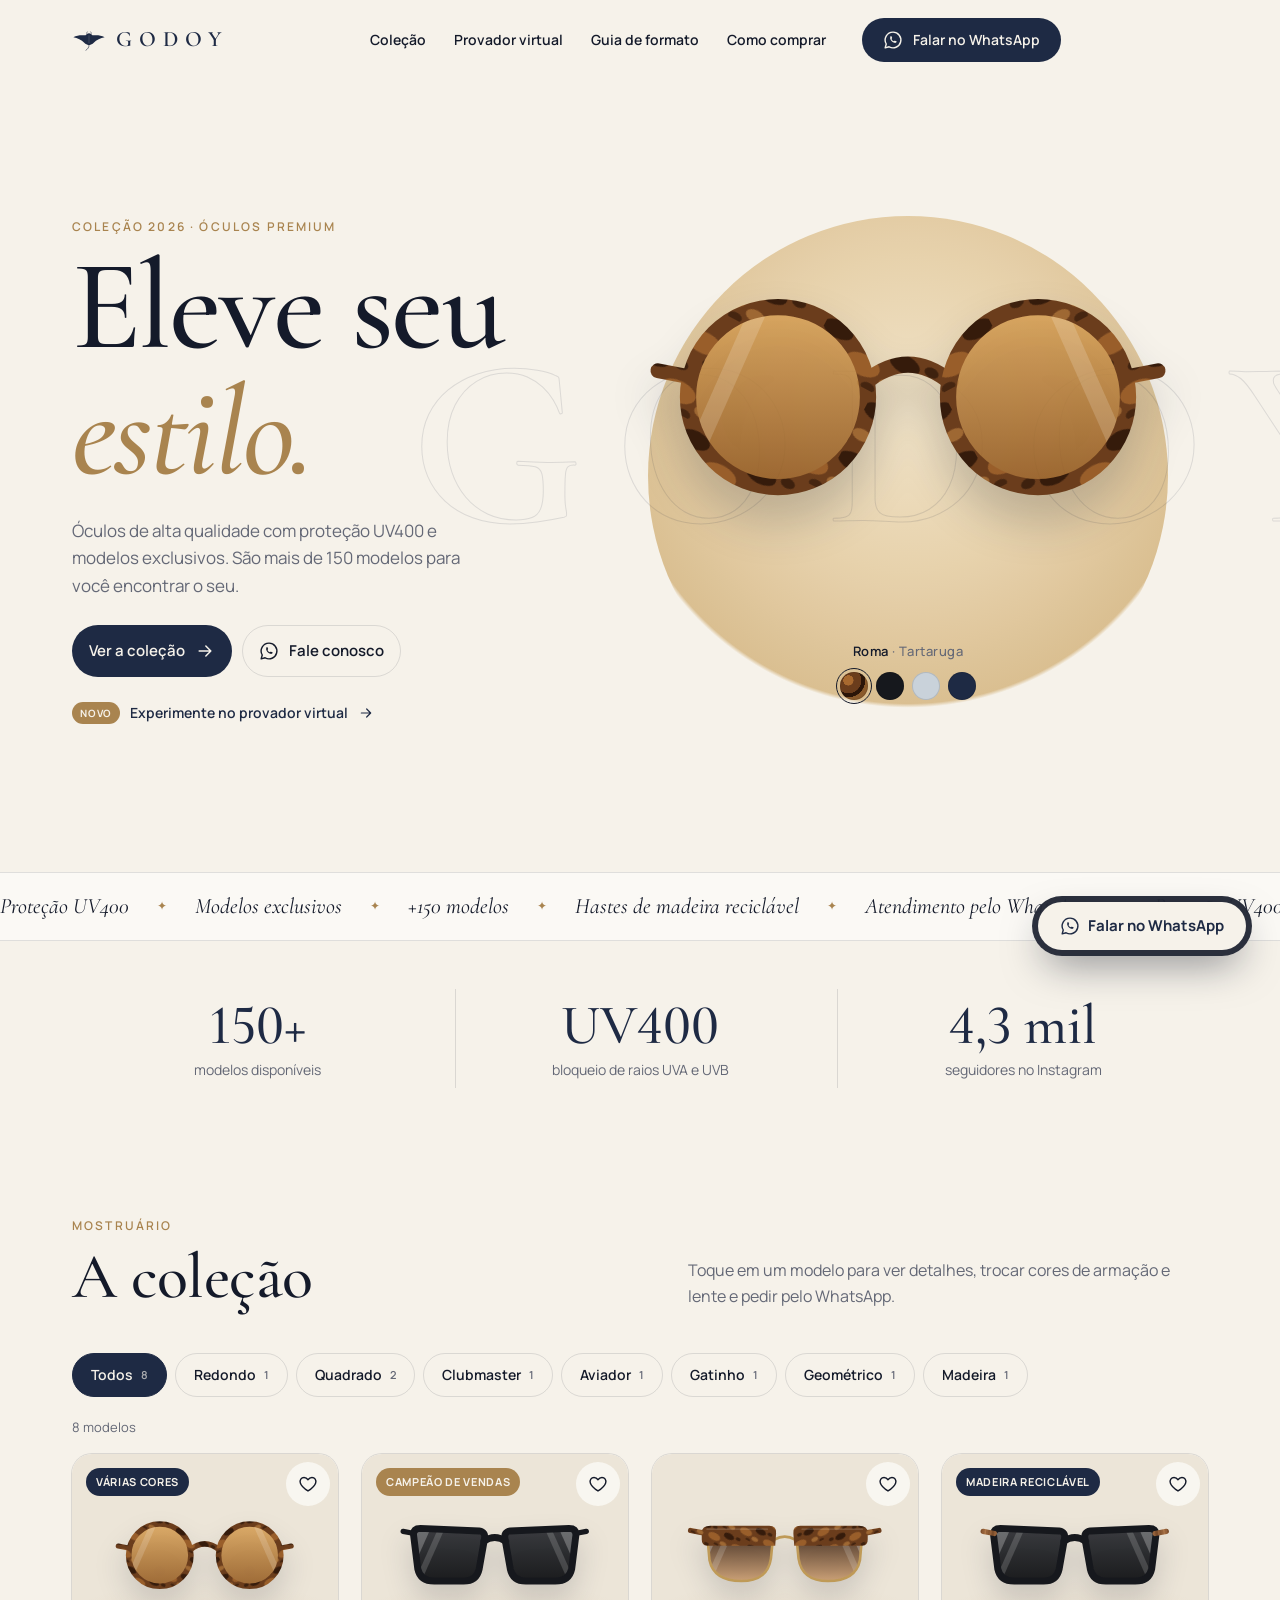
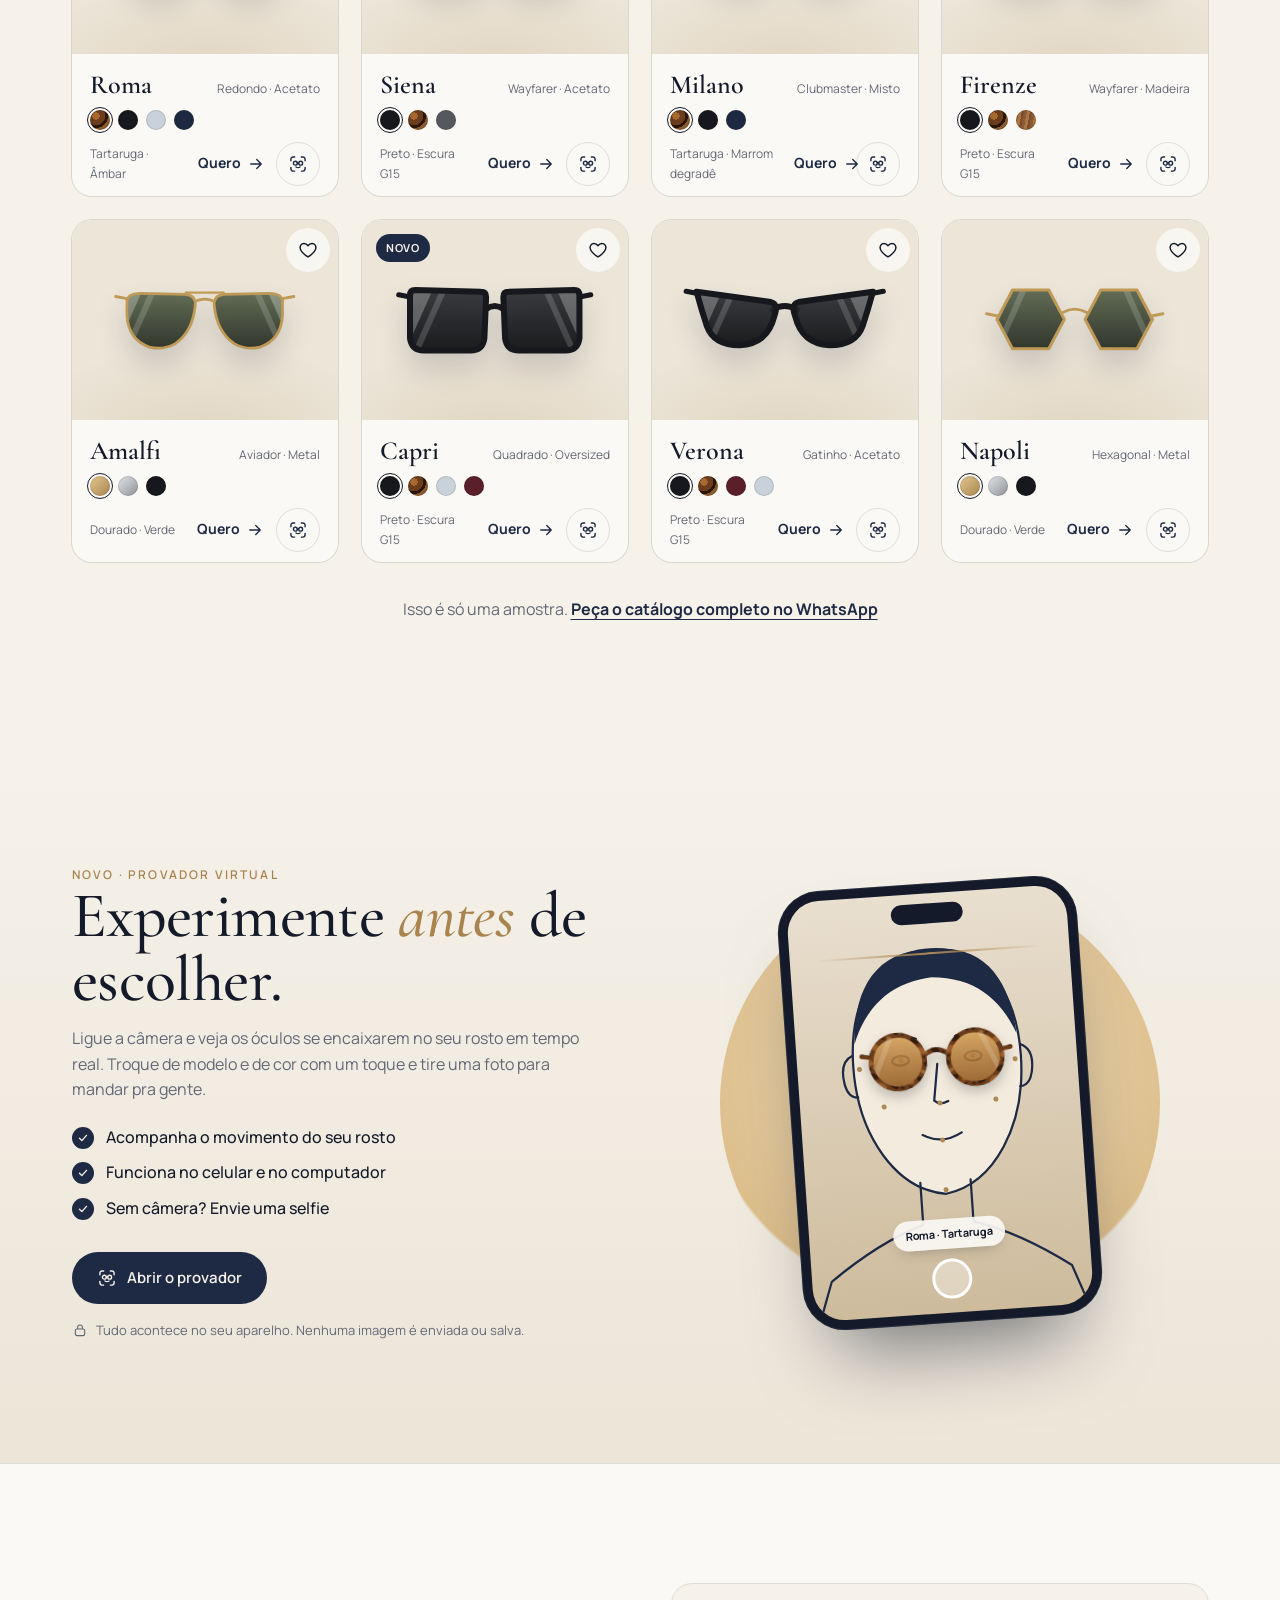
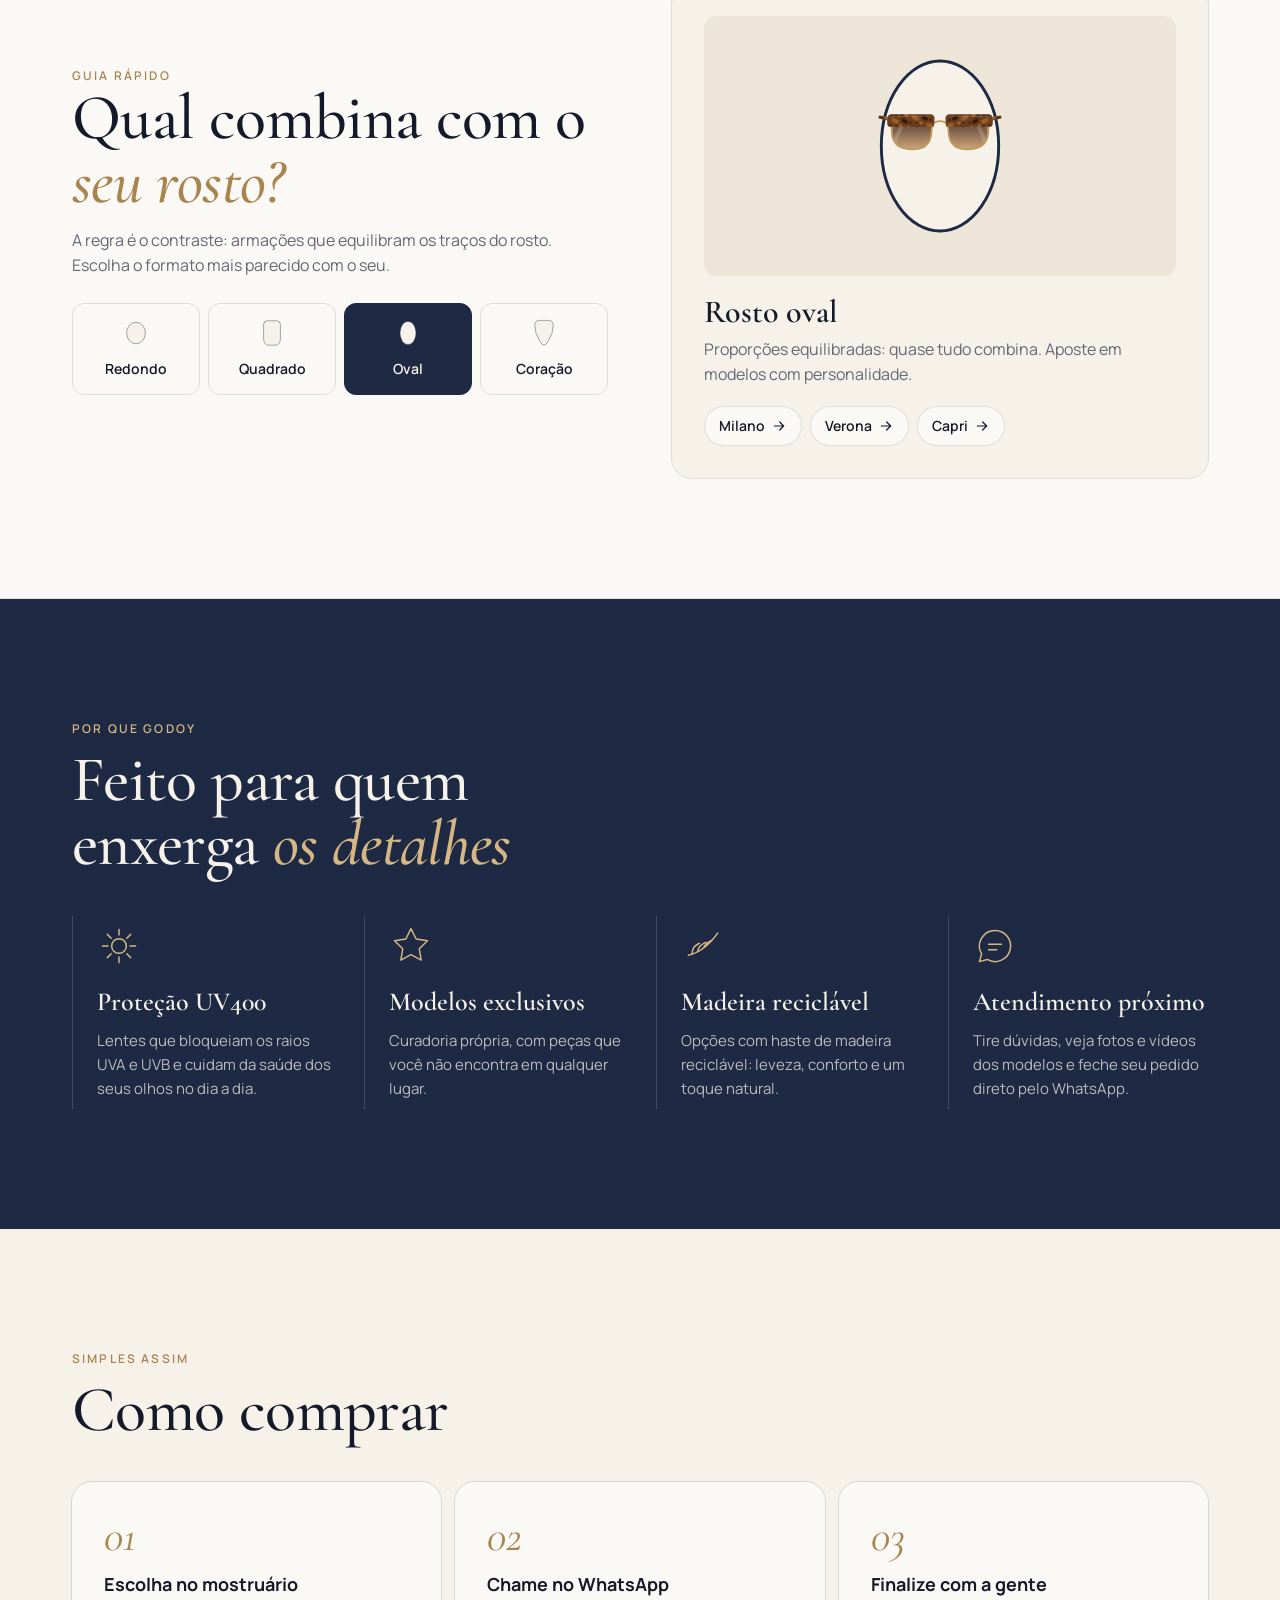
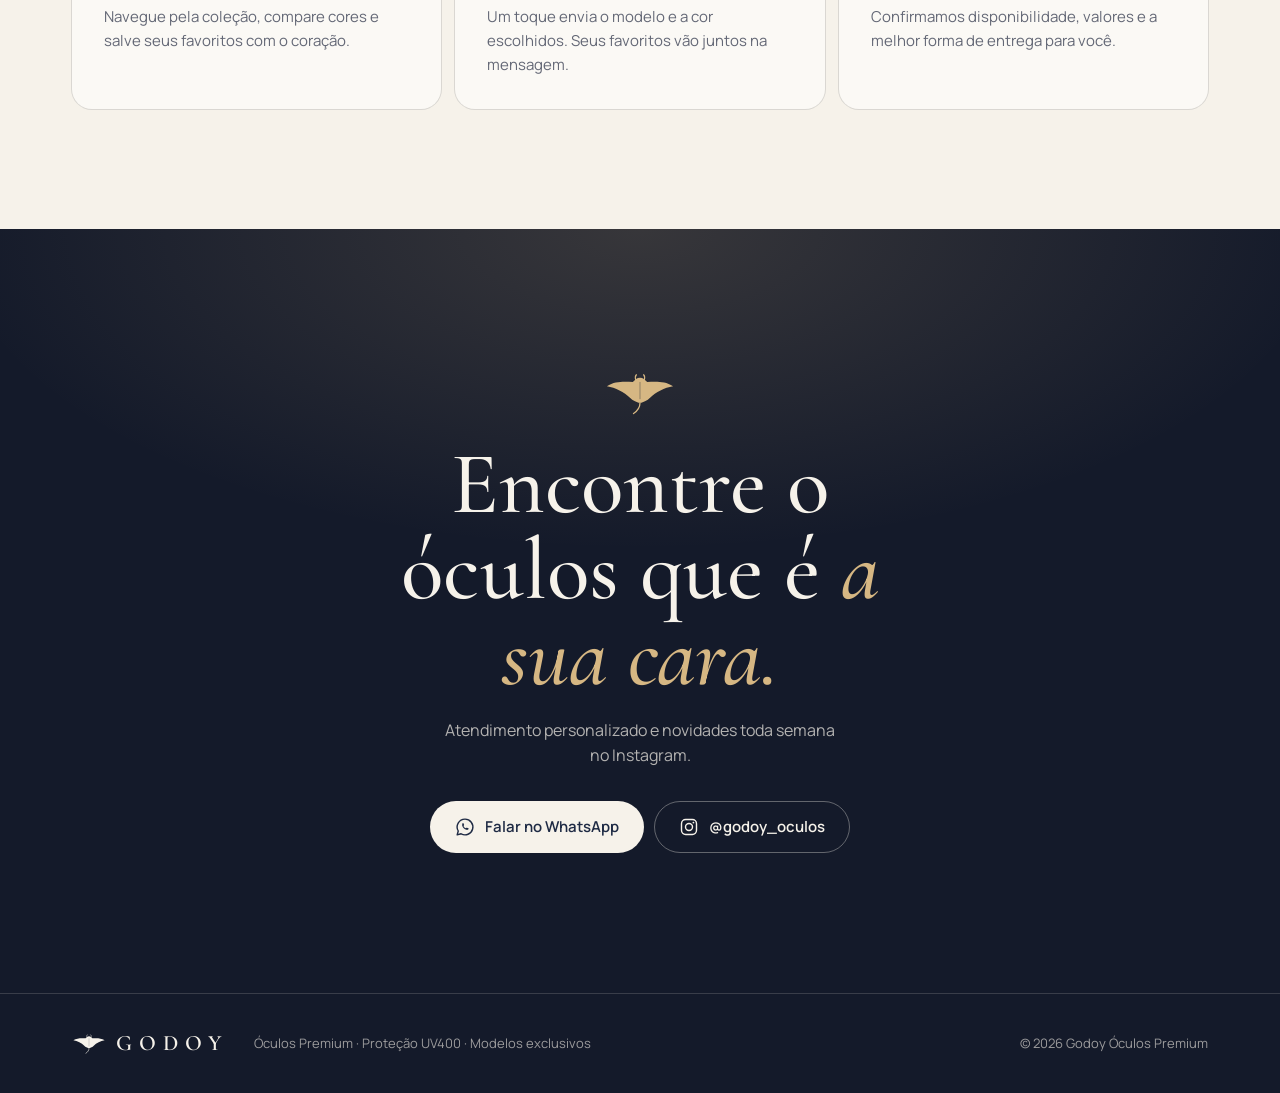
==== index.html @ 294113b2 "Landing page Godoy Óculos Premium com provador virtual - Mostruário mobile first com filtros, detalh" ====
<!doctype html>
<html lang="pt-BR">
<head>
  <meta charset="utf-8">
  <meta name="viewport" content="width=device-width, initial-scale=1, viewport-fit=cover">
  <title>Godoy | Óculos Premium</title>
  <meta name="description" content="Godoy Óculos Premium — modelos exclusivos com proteção UV400. Mais de 150 modelos. Escolha o seu e fale com a gente pelo WhatsApp.">
  <meta name="theme-color" content="#F6F2EA">
  <meta property="og:title" content="Godoy | Óculos Premium">
  <meta property="og:description" content="Eleve seu estilo com óculos de alta qualidade. Proteção UV400 • Modelos exclusivos.">
  <meta property="og:type" content="website">
  <link rel="icon" href="data:image/svg+xml,%3Csvg xmlns='http://www.w3.org/2000/svg' viewBox='0 0 100 64'%3E%3Cpath fill='%231E2A44' d='M50 12C46 12 43 15 40 18 30 18 16 16 4 24c12 2 24 8 32 16 4 4 9 6 12 7h4c3-1 8-3 12-7 8-8 20-14 32-16-12-8-26-6-36-6-3-3-6-6-10-6Z'/%3E%3C/svg%3E">
  <link rel="preconnect" href="https://fonts.googleapis.com">
  <link rel="preconnect" href="https://fonts.gstatic.com" crossorigin>
  <link href="https://fonts.googleapis.com/css2?family=Cormorant+Garamond:ital,wght@0,500;0,600;1,500&family=Manrope:wght@400;500;600;700&display=swap" rel="stylesheet">
  <link rel="stylesheet" href="styles.css?v=13">
</head>
<body>
  <a class="skip-link" href="#colecao">Pular para a coleção</a>

  <!-- Símbolos reutilizáveis -->
  <svg width="0" height="0" style="position:absolute" aria-hidden="true">
    <symbol id="i-ray" viewBox="0 0 100 64">
      <path d="M50 12C46 12 43 15 40 18 30 18 16 16 4 24c12 2 24 8 32 16 4 4 9 6 12 7h4c3-1 8-3 12-7 8-8 20-14 32-16-12-8-26-6-36-6-3-3-6-6-10-6Z" fill="currentColor"/>
      <path d="M50 47c0 7-3 11-9 15" fill="none" stroke="currentColor" stroke-width="1.8" stroke-linecap="round"/>
      <path d="M44 15c-1-3-1-5 1-7M56 15c1-3 1-5-1-7" fill="none" stroke="currentColor" stroke-width="1.6" stroke-linecap="round"/>
      <path d="M50 18v24" stroke="var(--ray-line, #F6F2EA)" stroke-width=".9" opacity=".55"/>
    </symbol>
    <symbol id="i-wa" viewBox="0 0 24 24">
      <path d="M12 2.6a9.4 9.4 0 0 0-8.1 14.2L2.6 21.4l4.7-1.3A9.4 9.4 0 1 0 12 2.6Z" fill="none" stroke="currentColor" stroke-width="1.7" stroke-linejoin="round"/>
      <path d="M9.1 7.6c.3-.4.8-.4 1 0l.8 1.7c.1.3 0 .6-.2.8l-.6.6c.6 1.3 1.6 2.3 2.9 2.9l.6-.6c.2-.2.5-.3.8-.2l1.7.8c.4.2.4.7 0 1-.6.6-1.4 1-2.3.8-2.6-.6-4.6-2.6-5.2-5.2-.2-.9.2-1.7.5-2.6Z" fill="currentColor"/>
    </symbol>
    <symbol id="i-ig" viewBox="0 0 24 24">
      <rect x="3" y="3" width="18" height="18" rx="5" fill="none" stroke="currentColor" stroke-width="1.7"/>
      <circle cx="12" cy="12" r="4.2" fill="none" stroke="currentColor" stroke-width="1.7"/>
      <circle cx="17.3" cy="6.7" r="1.1" fill="currentColor"/>
    </symbol>
    <symbol id="i-heart" viewBox="0 0 24 24">
      <path d="M12 20.3s-7.6-4.6-9.2-9.5C1.7 7.4 3.9 4.2 7.3 4.2c2 0 3.6 1.1 4.7 2.7 1.1-1.6 2.7-2.7 4.7-2.7 3.4 0 5.6 3.2 4.5 6.6-1.6 4.9-9.2 9.5-9.2 9.5Z" stroke="currentColor" stroke-width="1.7" stroke-linejoin="round"/>
    </symbol>
    <symbol id="i-arrow" viewBox="0 0 24 24">
      <path d="M5 12h14m-6-6 6 6-6 6" fill="none" stroke="currentColor" stroke-width="1.8" stroke-linecap="round" stroke-linejoin="round"/>
    </symbol>
    <symbol id="i-face" viewBox="0 0 24 24">
      <path d="M3.5 8V6.2a2.7 2.7 0 0 1 2.7-2.7H8M16 3.5h1.8a2.7 2.7 0 0 1 2.7 2.7V8M20.5 16v1.8a2.7 2.7 0 0 1-2.7 2.7H16M8 20.5H6.2a2.7 2.7 0 0 1-2.7-2.7V16" fill="none" stroke="currentColor" stroke-width="1.7" stroke-linecap="round"/>
      <circle cx="8.8" cy="11" r="2.3" fill="none" stroke="currentColor" stroke-width="1.7"/>
      <circle cx="15.2" cy="11" r="2.3" fill="none" stroke="currentColor" stroke-width="1.7"/>
      <path d="M11.1 10.6h1.8M9.6 15.6c1.4.9 3.4.9 4.8 0" fill="none" stroke="currentColor" stroke-width="1.7" stroke-linecap="round"/>
    </symbol>
    <symbol id="i-image" viewBox="0 0 24 24">
      <rect x="3" y="4" width="18" height="16" rx="3" fill="none" stroke="currentColor" stroke-width="1.7"/>
      <circle cx="9" cy="10" r="1.8" fill="currentColor"/>
      <path d="m20.5 16-4.8-4.8L7 20" fill="none" stroke="currentColor" stroke-width="1.7" stroke-linejoin="round"/>
    </symbol>
    <symbol id="i-camera" viewBox="0 0 24 24">
      <path d="M3.5 8.5A2.5 2.5 0 0 1 6 6h1.7l1.5-2h5.6l1.5 2H18a2.5 2.5 0 0 1 2.5 2.5v8A2.5 2.5 0 0 1 18 19H6a2.5 2.5 0 0 1-2.5-2.5Z" fill="none" stroke="currentColor" stroke-width="1.7" stroke-linejoin="round"/>
      <circle cx="12" cy="12.5" r="3.3" fill="none" stroke="currentColor" stroke-width="1.7"/>
    </symbol>
    <symbol id="i-lock" viewBox="0 0 24 24">
      <rect x="5" y="10.5" width="14" height="10" rx="2.5" fill="none" stroke="currentColor" stroke-width="1.7"/>
      <path d="M8.5 10.5V8a3.5 3.5 0 0 1 7 0v2.5" fill="none" stroke="currentColor" stroke-width="1.7"/>
    </symbol>
    <symbol id="i-close" viewBox="0 0 24 24">
      <path d="m6 6 12 12M18 6 6 18" fill="none" stroke="currentColor" stroke-width="1.8" stroke-linecap="round"/>
    </symbol>
  </svg>

  <!-- Cabeçalho -->
  <header class="header" id="header">
    <div class="container header__inner">
      <a href="#inicio" class="brand" aria-label="Godoy Óculos Premium — início">
        <svg class="brand__ray" aria-hidden="true"><use href="#i-ray"/></svg>
        <span class="brand__word">Godoy</span>
      </a>

      <nav class="nav" id="nav" aria-label="Principal">
        <ul class="nav__list">
          <li><a href="#colecao">Coleção</a></li>
          <li><a href="#provador">Provador virtual</a></li>
          <li><a href="#rosto">Guia de formato</a></li>
          <li><a href="#como-comprar">Como comprar</a></li>
        </ul>
        <a class="btn btn--dark nav__cta" data-wa href="#">
          <svg class="icon" aria-hidden="true"><use href="#i-wa"/></svg>
          Falar no WhatsApp
        </a>
      </nav>

      <div class="header__actions">
        <button class="fav-pill" id="favPill" type="button" aria-label="Ver favoritos" hidden>
          <svg class="icon" aria-hidden="true"><use href="#i-heart"/></svg>
          <span id="favCount">0</span>
        </button>
        <button class="burger" id="burger" type="button" aria-expanded="false" aria-controls="nav" aria-label="Abrir menu">
          <span></span><span></span>
        </button>
      </div>
    </div>
  </header>

  <main>
    <!-- Hero -->
    <section class="hero" id="inicio">
      <div class="container hero__grid">
        <div class="hero__copy">
          <p class="eyebrow reveal">Coleção 2026 · Óculos Premium</p>
          <h1 class="hero__title">
            <span class="line"><span>Eleve seu</span></span>
            <span class="line"><span><em>estilo.</em></span></span>
          </h1>
          <p class="hero__lead reveal" style="--d:.25s">Óculos de alta qualidade com proteção UV400 e modelos exclusivos. São mais de 150 modelos para você encontrar o seu.</p>
          <div class="hero__ctas reveal" style="--d:.35s">
            <a href="#colecao" class="btn btn--dark">
              Ver a coleção
              <svg class="icon" aria-hidden="true"><use href="#i-arrow"/></svg>
            </a>
            <a href="#" class="btn btn--ghost" data-wa>
              <svg class="icon" aria-hidden="true"><use href="#i-wa"/></svg>
              Fale conosco
            </a>
          </div>
          <a href="#provador" class="hero__try reveal" style="--d:.45s" data-tryon="roma">
            <span class="hero__try-tag">Novo</span>
            Experimente no provador virtual
            <svg class="icon" aria-hidden="true"><use href="#i-arrow"/></svg>
          </a>
        </div>

        <div class="hero__visual reveal" style="--d:.15s">
          <div class="sun" aria-hidden="true"></div>
          <span class="hero__ghost" aria-hidden="true">GODOY</span>
          <div class="hero__stage" id="heroStage">
            <div class="hero__glasses" id="heroGlasses" role="img" aria-label="Óculos modelo Roma"></div>
          </div>
          <div class="hero__picker">
            <p class="hero__picker-label">Roma <span id="heroColorName">· Tartaruga</span></p>
            <div class="swatches" id="heroSwatches" role="radiogroup" aria-label="Cor da armação do modelo Roma"></div>
          </div>
        </div>
      </div>

      <div class="marquee" aria-hidden="true">
        <div class="marquee__track">
          <span>Proteção UV400</span><i>✦</i><span>Modelos exclusivos</span><i>✦</i><span>+150 modelos</span><i>✦</i><span>Hastes de madeira reciclável</span><i>✦</i><span>Atendimento pelo WhatsApp</span><i>✦</i>
          <span>Proteção UV400</span><i>✦</i><span>Modelos exclusivos</span><i>✦</i><span>+150 modelos</span><i>✦</i><span>Hastes de madeira reciclável</span><i>✦</i><span>Atendimento pelo WhatsApp</span><i>✦</i>
        </div>
      </div>
    </section>

    <!-- Números -->
    <section class="stats" aria-label="A Godoy em números">
      <div class="container stats__grid">
        <div class="stat reveal">
          <p class="stat__num"><span data-count="150">0</span>+</p>
          <p class="stat__label">modelos disponíveis</p>
        </div>
        <div class="stat reveal" style="--d:.1s">
          <p class="stat__num">UV<span data-count="400">0</span></p>
          <p class="stat__label">bloqueio de raios UVA e UVB</p>
        </div>
        <div class="stat reveal" style="--d:.2s">
          <p class="stat__num"><span data-count="4.3" data-decimals="1">0</span> mil</p>
          <p class="stat__label">seguidores no Instagram</p>
        </div>
      </div>
    </section>

    <!-- Coleção -->
    <section class="collection" id="colecao">
      <div class="container">
        <header class="section-head">
          <p class="eyebrow reveal">Mostruário</p>
          <h2 class="section-title reveal">A coleção</h2>
          <p class="section-lead reveal">Toque em um modelo para ver detalhes, trocar cores de armação e lente e pedir pelo WhatsApp.</p>
        </header>

        <div class="filters reveal" role="tablist" aria-label="Filtrar por estilo" id="filters"></div>

        <p class="result-count" id="resultCount" aria-live="polite"></p>
        <ul class="grid" id="grid"></ul>

        <p class="collection__more reveal">
          Isso é só uma amostra. <a href="#" data-wa data-wa-msg="Olá! Quero ver mais modelos da coleção Godoy.">Peça o catálogo completo no WhatsApp</a>
        </p>
      </div>
    </section>

    <!-- Provador virtual -->
    <section class="vto" id="provador">
      <div class="container vto__grid">
        <div class="vto__copy">
          <p class="eyebrow reveal">Novo · Provador virtual</p>
          <h2 class="section-title reveal">Experimente <em>antes</em> de escolher.</h2>
          <p class="section-lead reveal">Ligue a câmera e veja os óculos se encaixarem no seu rosto em tempo real. Troque de modelo e de cor com um toque e tire uma foto para mandar pra gente.</p>
          <ul class="vto__points reveal">
            <li>Acompanha o movimento do seu rosto</li>
            <li>Funciona no celular e no computador</li>
            <li>Sem câmera? Envie uma selfie</li>
          </ul>
          <button type="button" class="btn btn--dark reveal" data-tryon="roma">
            <svg class="icon" aria-hidden="true"><use href="#i-face"/></svg>
            Abrir o provador
          </button>
          <p class="vto__privacy reveal">
            <svg class="icon" aria-hidden="true"><use href="#i-lock"/></svg>
            Tudo acontece no seu aparelho. Nenhuma imagem é enviada ou salva.
          </p>
        </div>

        <div class="vto__demo reveal" aria-hidden="true">
          <div class="phone">
            <div class="phone__screen">
              <svg class="phone__face" viewBox="0 0 200 300">
                <path class="phone__skin" d="M100,40 C140,40 160,75 160,120 C160,170 135,210 100,215 C65,210 40,170 40,120 C40,75 60,40 100,40 Z"/>
                <path d="M40,112 Q30,116 33,132 Q35,142 42,142 M160,112 Q170,116 167,132 Q165,142 158,142"/>
                <path d="M82,206 L82,236 Q50,246 14,272 L4,300 M118,206 L118,236 Q150,246 186,272 L196,300"/>
                <path d="M100,40 C62,38 44,64 42,104 C52,78 70,62 100,60 C130,62 148,78 158,104 C156,64 138,38 100,40 Z" class="phone__hair"/>
                <path d="M62,104 Q74,98 86,103 M114,103 Q126,98 138,104"/>
                <ellipse cx="74" cy="118" rx="6" ry="3.4"/><ellipse cx="126" cy="118" rx="6" ry="3.4"/>
                <path d="M100,122 L96,148 Q100,152 106,149"/>
                <path d="M86,172 Q100,180 114,172"/>
              </svg>
              <span class="scan-line"></span>
              <span class="scan-dot" style="--x:37;--y:39.3;--d:0s"></span>
              <span class="scan-dot" style="--x:63;--y:39.3;--d:.2s"></span>
              <span class="scan-dot" style="--x:22;--y:40.7;--d:.4s"></span>
              <span class="scan-dot" style="--x:78;--y:40.7;--d:.6s"></span>
              <span class="scan-dot" style="--x:50;--y:50;--d:.8s"></span>
              <span class="scan-dot" style="--x:30;--y:50;--d:1s"></span>
              <span class="scan-dot" style="--x:70;--y:50;--d:1.2s"></span>
              <span class="scan-dot" style="--x:50;--y:58.7;--d:1.4s"></span>
              <span class="scan-dot" style="--x:50;--y:70.7;--d:1.6s"></span>
              <div class="phone__glasses" id="demoGlasses"></div>
              <div class="phone__ui">
                <span class="phone__pill" id="demoName">Roma · Tartaruga</span>
                <span class="phone__shutter"></span>
              </div>
            </div>
          </div>
        </div>
      </div>
    </section>

    <!-- Guia de formato de rosto -->
    <section class="faces" id="rosto">
      <div class="container faces__grid">
        <div class="faces__intro">
          <p class="eyebrow reveal">Guia rápido</p>
          <h2 class="section-title reveal">Qual combina com o <em>seu rosto?</em></h2>
          <p class="section-lead reveal">A regra é o contraste: armações que equilibram os traços do rosto. Escolha o formato mais parecido com o seu.</p>
          <div class="face-tabs reveal" role="tablist" aria-label="Formato de rosto" id="faceTabs"></div>
        </div>
        <div class="face-card reveal" id="facePanel" role="tabpanel" aria-live="polite"></div>
      </div>
    </section>

    <!-- Diferenciais -->
    <section class="features" id="diferenciais">
      <div class="container">
        <header class="section-head section-head--light">
          <p class="eyebrow reveal">Por que Godoy</p>
          <h2 class="section-title reveal">Feito para quem enxerga <em>os detalhes</em></h2>
        </header>
        <ul class="features__grid">
          <li class="feature reveal">
            <svg class="feature__icon" viewBox="0 0 48 48" aria-hidden="true"><circle cx="24" cy="24" r="8" fill="none" stroke="currentColor" stroke-width="1.6"/><path d="M24 6v6M24 36v6M6 24h6M36 24h6M11.3 11.3l4.2 4.2M32.5 32.5l4.2 4.2M11.3 36.7l4.2-4.2M32.5 15.5l4.2-4.2" stroke="currentColor" stroke-width="1.6" stroke-linecap="round"/></svg>
            <h3>Proteção UV400</h3>
            <p>Lentes que bloqueiam os raios UVA e UVB e cuidam da saúde dos seus olhos no dia a dia.</p>
          </li>
          <li class="feature reveal" style="--d:.08s">
            <svg class="feature__icon" viewBox="0 0 48 48" aria-hidden="true"><path d="M24 5l5.6 11.4L42 18.2l-9 8.8 2.1 12.4L24 33.5l-11.1 5.9L15 27l-9-8.8 12.4-1.8Z" fill="none" stroke="currentColor" stroke-width="1.6" stroke-linejoin="round"/></svg>
            <h3>Modelos exclusivos</h3>
            <p>Curadoria própria, com peças que você não encontra em qualquer lugar.</p>
          </li>
          <li class="feature reveal" style="--d:.16s">
            <svg class="feature__icon" viewBox="0 0 48 48" aria-hidden="true"><path d="M8 34c10-2 22-10 32-24" fill="none" stroke="currentColor" stroke-width="1.6" stroke-linecap="round"/><path d="M12 33c0-6 3-10 8-12M18 30c1-5 4-8 9-10M25 25c2-3 4-5 8-7" fill="none" stroke="currentColor" stroke-width="1.6" stroke-linecap="round"/></svg>
            <h3>Madeira reciclável</h3>
            <p>Opções com haste de madeira reciclável: leveza, conforto e um toque natural.</p>
          </li>
          <li class="feature reveal" style="--d:.24s">
            <svg class="feature__icon" viewBox="0 0 48 48" aria-hidden="true"><path d="M24 7a17 17 0 0 0-14.6 25.7L7 41l8.5-2.3A17 17 0 1 0 24 7Z" fill="none" stroke="currentColor" stroke-width="1.6" stroke-linejoin="round"/><path d="M17 22h14M17 28h9" stroke="currentColor" stroke-width="1.6" stroke-linecap="round"/></svg>
            <h3>Atendimento próximo</h3>
            <p>Tire dúvidas, veja fotos e vídeos dos modelos e feche seu pedido direto pelo WhatsApp.</p>
          </li>
        </ul>
      </div>
    </section>

    <!-- Como comprar -->
    <section class="steps" id="como-comprar">
      <div class="container">
        <header class="section-head">
          <p class="eyebrow reveal">Simples assim</p>
          <h2 class="section-title reveal">Como comprar</h2>
        </header>
        <ol class="steps__list">
          <li class="step reveal">
            <span class="step__num">01</span>
            <h3>Escolha no mostruário</h3>
            <p>Navegue pela coleção, compare cores e salve seus favoritos com o coração.</p>
          </li>
          <li class="step reveal" style="--d:.1s">
            <span class="step__num">02</span>
            <h3>Chame no WhatsApp</h3>
            <p>Um toque envia o modelo e a cor escolhidos. Seus favoritos vão juntos na mensagem.</p>
          </li>
          <li class="step reveal" style="--d:.2s">
            <span class="step__num">03</span>
            <h3>Finalize com a gente</h3>
            <p>Confirmamos disponibilidade, valores e a melhor forma de entrega para você.</p>
          </li>
        </ol>
      </div>
    </section>

    <!-- CTA final -->
    <section class="cta" id="contato">
      <div class="container cta__inner">
        <svg class="cta__ray reveal" aria-hidden="true"><use href="#i-ray"/></svg>
        <h2 class="cta__title reveal">Encontre o óculos que é <em>a sua cara.</em></h2>
        <p class="cta__lead reveal">Atendimento personalizado e novidades toda semana no Instagram.</p>
        <div class="cta__buttons reveal">
          <a href="#" class="btn btn--light" data-wa>
            <svg class="icon" aria-hidden="true"><use href="#i-wa"/></svg>
            Falar no WhatsApp
          </a>
          <a href="https://www.instagram.com/godoy_oculos" class="btn btn--outline-light" target="_blank" rel="noopener">
            <svg class="icon" aria-hidden="true"><use href="#i-ig"/></svg>
            @godoy_oculos
          </a>
        </div>
      </div>
    </section>
  </main>

  <footer class="footer">
    <div class="container footer__inner">
      <a href="#inicio" class="brand brand--footer" aria-label="Godoy — voltar ao início">
        <svg class="brand__ray" aria-hidden="true"><use href="#i-ray"/></svg>
        <span class="brand__word">Godoy</span>
      </a>
      <p class="footer__tag">Óculos Premium · Proteção UV400 · Modelos exclusivos</p>
      <p class="footer__copy">© 2026 Godoy Óculos Premium</p>
    </div>
  </footer>

  <!-- Barra fixa mobile (zona do polegar) -->
  <div class="dock" id="dock" aria-hidden="true">
    <button class="dock__fav" id="dockFav" type="button" tabindex="-1">
      <svg class="icon" aria-hidden="true"><use href="#i-heart"/></svg>
      <span id="dockFavCount">0</span>
    </button>
    <a class="dock__wa" id="dockWa" href="#" data-wa tabindex="-1">
      <svg class="icon" aria-hidden="true"><use href="#i-wa"/></svg>
      <span id="dockWaLabel">Falar no WhatsApp</span>
    </a>
  </div>

  <!-- Detalhe do produto -->
  <dialog class="sheet" id="sheet" aria-labelledby="sheetTitle">
    <div class="sheet__panel" id="sheetPanel">
      <div class="sheet__handle" aria-hidden="true"></div>
      <button class="sheet__close" type="button" id="sheetClose" aria-label="Fechar">
        <svg class="icon" aria-hidden="true"><use href="#i-close"/></svg>
      </button>
      <div class="sheet__body" id="sheetBody"></div>
    </div>
  </dialog>

  <!-- Favoritos -->
  <dialog class="sheet sheet--favs" id="favSheet" aria-labelledby="favTitle">
    <div class="sheet__panel">
      <div class="sheet__handle" aria-hidden="true"></div>
      <button class="sheet__close" type="button" data-close aria-label="Fechar">
        <svg class="icon" aria-hidden="true"><use href="#i-close"/></svg>
      </button>
      <div class="sheet__body">
        <h2 class="sheet__title" id="favTitle">Seus favoritos</h2>
        <ul class="fav-list" id="favList"></ul>
        <a class="btn btn--dark btn--block" id="favSend" href="#" target="_blank" rel="noopener">
          <svg class="icon" aria-hidden="true"><use href="#i-wa"/></svg>
          Enviar favoritos no WhatsApp
        </a>
      </div>
    </div>
  </dialog>

  <!-- Provador virtual -->
  <dialog class="tryon" id="tryon" aria-labelledby="tryonTitle">
    <div class="tryon__wrap">
      <div class="tryon__stage" id="tryonStage">
        <div class="tryon__mirror">
          <video id="tryonVideo" playsinline muted autoplay hidden></video>
          <img id="tryonPhoto" alt="Sua foto" hidden>
          <div class="tryon__glasses" id="tryonGlasses"></div>
        </div>
        <svg class="tryon__guide" viewBox="0 0 100 130" aria-hidden="true"><ellipse cx="50" cy="62" rx="32" ry="42"/></svg>

        <div class="tryon__top">
          <h2 class="tryon__title" id="tryonTitle">
            <svg aria-hidden="true"><use href="#i-ray"/></svg>
            <span>Provador virtual</span>
          </h2>
          <div class="tryon__top-actions">
            <label class="tryon__cam" id="tryonCamWrap" hidden>
              <svg class="icon" aria-hidden="true"><use href="#i-camera"/></svg>
              <select id="tryonCam" aria-label="Escolher câmera"></select>
              <svg class="tryon__cam-chev" viewBox="0 0 24 24" aria-hidden="true"><path d="m7 10 5 5 5-5" fill="none" stroke="currentColor" stroke-width="2" stroke-linecap="round" stroke-linejoin="round"/></svg>
            </label>
            <button class="tryon__icon-btn" type="button" id="tryonClose" aria-label="Fechar provador">
              <svg class="icon" aria-hidden="true"><use href="#i-close"/></svg>
            </button>
          </div>
        </div>
        <p class="tryon__hint" id="tryonHint" role="status" hidden></p>
        <div class="tryon__flash" aria-hidden="true"></div>

        <div class="tryon__screen" id="tryonIntro" hidden>
          <svg class="tryon__screen-icon" aria-hidden="true"><use href="#i-face"/></svg>
          <h3>Prove sem sair de casa</h3>
          <p>Vamos usar a câmera frontal para encaixar os óculos no seu rosto em tempo real.</p>
          <button class="btn btn--light" type="button" id="tryonStart">Ligar a câmera</button>
          <button class="btn btn--outline-light" type="button" data-tryon-upload>
            <svg class="icon" aria-hidden="true"><use href="#i-image"/></svg>
            Enviar uma foto
          </button>
          <p class="tryon__privacy">
            <svg class="icon" aria-hidden="true"><use href="#i-lock"/></svg>
            Tudo acontece no seu aparelho. Nenhuma imagem é enviada.
          </p>
        </div>

        <div class="tryon__screen" id="tryonLoading" hidden>
          <span class="spinner" aria-hidden="true"></span>
          <p id="tryonLoadingText" role="status">Preparando o provador…</p>
        </div>

        <div class="tryon__screen" id="tryonError" hidden>
          <svg class="tryon__screen-icon" aria-hidden="true"><use href="#i-face"/></svg>
          <p id="tryonErrorText" role="alert"></p>
          <button class="btn btn--light" type="button" id="tryonRetry">Tentar de novo</button>
          <button class="btn btn--outline-light" type="button" data-tryon-upload>
            <svg class="icon" aria-hidden="true"><use href="#i-image"/></svg>
            Enviar uma foto
          </button>
        </div>

        <div class="tryon__shot" id="tryonShot" hidden>
          <img id="tryonShotImg" alt="Sua foto com os óculos">
          <div class="tryon__shot-actions">
            <button class="btn btn--outline-light" type="button" id="tryonShotBack">Voltar</button>
            <a class="btn btn--light" id="tryonShotSave" href="#" download>Salvar foto</a>
            <button class="btn btn--light" type="button" id="tryonShotShare" hidden>Compartilhar</button>
          </div>
        </div>
      </div>

      <div class="tryon__panel">
        <div class="tryon__info">
          <div>
            <p class="tryon__name" id="tryonName"></p>
            <p class="tryon__meta" id="tryonMeta"></p>
          </div>
          <div class="tryon__options" id="tryonOptions">
            <div class="swatches" id="tryonFrames" role="radiogroup" aria-label="Cor da armação"></div>
            <span class="tryon__divider" aria-hidden="true"></span>
            <div class="swatches" id="tryonLenses" role="radiogroup" aria-label="Cor da lente"></div>
          </div>
        </div>
        <div class="tryon__models" id="tryonModels" role="radiogroup" aria-label="Modelos"></div>
        <div class="tryon__actions">
          <button class="tryon__round" type="button" data-tryon-upload aria-label="Enviar uma foto">
            <svg class="icon" aria-hidden="true"><use href="#i-image"/></svg>
          </button>
          <button class="tryon__shutter" type="button" id="tryonCapture" aria-label="Tirar foto com os óculos"><span></span></button>
          <a class="tryon__round tryon__round--wa" id="tryonCta" href="#" target="_blank" rel="noopener" aria-label="Quero este modelo: falar no WhatsApp">
            <svg class="icon" aria-hidden="true"><use href="#i-wa"/></svg>
          </a>
        </div>
      </div>
    </div>
    <input type="file" id="tryonFile" accept="image/*" hidden>
  </dialog>

  <div class="toast" id="toast" role="status" aria-live="polite"></div>

  <script src="script.js?v=9"></script>
  <script type="module" src="tryon.js?v=6"></script>
</body>
</html>
---- styles.css ----
/* ==========================================================================
   Godoy | Óculos Premium — mostruário
   Mobile first: estilos base para telas pequenas, media queries ampliam.
   ========================================================================== */

:root {
  --cream: #F6F2EA;
  --paper: #FBF9F5;
  --sand: #ECE5D8;
  --sand-2: #E2D8C6;
  --stone: #CBBFA9;
  --ink: #141A2A;
  --navy: #1E2A44;
  --navy-2: #2A3A5E;
  --muted: #646876;
  --gold: #A9844F;
  --line: rgba(20, 26, 42, .12);
  --line-light: rgba(246, 242, 234, .16);

  --serif: "Cormorant Garamond", "Times New Roman", serif;
  --sans: "Manrope", system-ui, -apple-system, "Segoe UI", sans-serif;

  --radius: 20px;
  --radius-sm: 12px;
  --gutter: 20px;
  --header-h: 64px;
  --ease: cubic-bezier(.22, 1, .36, 1);
  --shadow: 0 1px 2px rgba(20, 26, 42, .04), 0 12px 32px -12px rgba(20, 26, 42, .18);
}

*, *::before, *::after { box-sizing: border-box; }

html {
  scroll-behavior: smooth;
  scroll-padding-top: calc(var(--header-h) + 12px);
  -webkit-text-size-adjust: 100%;
}

body {
  margin: 0;
  font-family: var(--sans);
  font-size: 16px;
  line-height: 1.6;
  color: var(--ink);
  background: var(--cream);
  -webkit-font-smoothing: antialiased;
  text-rendering: optimizeLegibility;
  overflow-x: hidden;
}

img, svg { display: block; max-width: 100%; }
[hidden] { display: none !important; }
a { color: inherit; }
button { font: inherit; color: inherit; cursor: pointer; }
h1, h2, h3, p { margin: 0; }
ul, ol { margin: 0; padding: 0; list-style: none; }
em { font-style: italic; }

:focus-visible {
  outline: 2px solid var(--gold);
  outline-offset: 3px;
  border-radius: 6px;
}

.skip-link {
  position: absolute; left: 16px; top: -60px; z-index: 100;
  background: var(--navy); color: var(--cream);
  padding: 10px 16px; border-radius: 999px; text-decoration: none;
  transition: top .2s;
}
.skip-link:focus { top: 12px; }

.container {
  width: 100%;
  max-width: 1200px;
  margin-inline: auto;
  padding-inline: var(--gutter);
}

.icon { width: 20px; height: 20px; flex: none; }

/* ---------- Tipografia ---------- */
.eyebrow {
  font-size: 12px;
  font-weight: 600;
  letter-spacing: .18em;
  text-transform: uppercase;
  color: var(--gold);
}

.section-head { margin-bottom: 28px; }
.section-head .eyebrow { margin-bottom: 10px; }

.section-title {
  font-family: var(--serif);
  font-weight: 500;
  font-size: clamp(38px, 9vw, 64px);
  line-height: 1;
  letter-spacing: -.01em;
}
.section-title em { color: var(--gold); }

.section-lead {
  margin-top: 14px;
  max-width: 52ch;
  color: var(--muted);
}

/* ---------- Botões ---------- */
.btn {
  --bg: var(--navy); --fg: var(--cream);
  display: inline-flex; align-items: center; justify-content: center; gap: 10px;
  min-height: 52px;
  padding: 0 24px;
  border-radius: 999px;
  border: 1px solid transparent;
  background: var(--bg);
  color: var(--fg);
  font-weight: 600;
  font-size: 15px;
  text-decoration: none;
  white-space: nowrap;
  transition: transform .4s var(--ease), background .3s, box-shadow .4s var(--ease), color .3s;
  -webkit-tap-highlight-color: transparent;
}
.btn:hover { transform: translateY(-2px); box-shadow: 0 14px 30px -14px rgba(20, 26, 42, .55); }
.btn:active { transform: translateY(0) scale(.98); }
.btn .icon { transition: transform .4s var(--ease); }
.btn:hover .icon[aria-hidden] use[href="#i-arrow"] { transform: translateX(3px); }

.btn--dark { --bg: var(--navy); --fg: var(--cream); }
.btn--dark:hover { --bg: var(--ink); }
.btn--ghost { --bg: transparent; --fg: var(--ink); border-color: var(--line); }
.btn--ghost:hover { --bg: var(--paper); border-color: var(--stone); box-shadow: none; }
.btn--light { --bg: var(--cream); --fg: var(--navy); }
.btn--outline-light { --bg: transparent; --fg: var(--cream); border-color: rgba(246, 242, 234, .35); }
.btn--outline-light:hover { border-color: var(--cream); box-shadow: none; }
.btn--block { width: 100%; }

/* ---------- Cabeçalho ---------- */
.header {
  position: fixed; inset: 0 0 auto 0; z-index: 50;
  height: var(--header-h);
  transition: background .35s, box-shadow .35s, backdrop-filter .35s;
}
.header.is-scrolled {
  background: rgba(246, 242, 234, .82);
  backdrop-filter: saturate(1.4) blur(14px);
  -webkit-backdrop-filter: saturate(1.4) blur(14px);
  box-shadow: 0 1px 0 var(--line);
}
.header__inner {
  height: 100%;
  display: flex; align-items: center; justify-content: space-between; gap: 16px;
}

.brand {
  display: inline-flex; align-items: center; gap: 10px;
  text-decoration: none; color: var(--navy);
  position: relative; z-index: 2;
}
.brand__ray { width: 34px; height: 22px; transition: transform .6s var(--ease); }
.brand:hover .brand__ray { transform: translateY(-2px) rotate(-4deg); }
.brand__word {
  font-family: var(--serif);
  font-weight: 600;
  font-size: 22px;
  letter-spacing: .32em;
  text-transform: uppercase;
  margin-right: -.32em;
}

.header__actions { display: flex; align-items: center; gap: 8px; position: relative; z-index: 2; }

.fav-pill {
  display: inline-flex; align-items: center; gap: 6px;
  height: 40px; padding: 0 14px;
  border-radius: 999px; border: 1px solid var(--line);
  background: var(--paper);
  font-size: 14px; font-weight: 600;
  animation: pop .5s var(--ease);
}
.fav-pill .icon { width: 18px; height: 18px; fill: #B4483C; color: #B4483C; }
.fav-pill[hidden] { display: none; }

.burger {
  width: 44px; height: 44px;
  display: grid; place-content: center; gap: 6px;
  border: 0; background: transparent; border-radius: 50%;
}
.burger span {
  display: block; width: 22px; height: 1.6px; background: var(--ink);
  transition: transform .4s var(--ease);
}
.burger[aria-expanded="true"] span:first-child { transform: translateY(3.8px) rotate(45deg); }
.burger[aria-expanded="true"] span:last-child { transform: translateY(-3.8px) rotate(-45deg); }

/* Menu mobile em tela cheia */
.nav {
  position: fixed; inset: 0;
  background: var(--cream);
  display: flex; flex-direction: column; justify-content: center;
  padding: calc(var(--header-h) + 24px) var(--gutter) 40px;
  gap: 32px;
  clip-path: circle(0 at calc(100% - 42px) 32px);
  transition: clip-path .7s var(--ease);
  visibility: hidden;
}
.nav.is-open { clip-path: circle(150% at calc(100% - 42px) 32px); visibility: visible; }
.nav__list { display: grid; gap: 4px; }
.nav__list a {
  display: block; padding: 6px 0;
  font-family: var(--serif); font-size: 44px; line-height: 1.1;
  text-decoration: none;
  opacity: 0; transform: translateY(16px);
  transition: opacity .5s, transform .6s var(--ease), color .2s;
}
.nav.is-open .nav__list a { opacity: 1; transform: none; }
.nav.is-open li:nth-child(2) a { transition-delay: .05s; }
.nav.is-open li:nth-child(3) a { transition-delay: .1s; }
.nav.is-open li:nth-child(4) a { transition-delay: .15s; }
.nav__list a:hover { color: var(--gold); }
.nav__cta { align-self: flex-start; }

/* ---------- Hero ---------- */
.hero {
  position: relative;
  padding-top: calc(var(--header-h) + 20px);
  overflow: hidden;
}
.hero__grid { display: grid; gap: 28px; }

.hero__title {
  font-family: var(--serif);
  font-weight: 500;
  font-size: clamp(58px, 17vw, 128px);
  line-height: .92;
  letter-spacing: -.02em;
  margin: 12px 0 18px;
}
.hero__title em { color: var(--gold); }
.hero__title .line { display: block; overflow: hidden; padding-bottom: .06em; }
.hero__title .line > span {
  display: inline-block;
  transform: translateY(105%);
  animation: rise 1.1s var(--ease) forwards;
}
.hero__title .line:nth-child(2) > span { animation-delay: .12s; }

.hero__lead { max-width: 40ch; color: var(--muted); font-size: 17px; }
.hero__ctas { display: flex; flex-wrap: wrap; gap: 10px; margin-top: 26px; }
.hero__ctas .btn { flex: 1 1 0; padding: 0 16px; }
.hero__try {
  display: inline-flex; align-items: center; gap: 10px;
  min-height: 44px; margin-top: 14px;
  font-size: 14px; font-weight: 600; text-decoration: none;
  color: var(--navy);
}
.hero__try .icon { width: 16px; height: 16px; transition: transform .4s var(--ease); }
.hero__try:hover .icon { transform: translateX(4px); }
.hero__try-tag {
  padding: 3px 8px; border-radius: 999px;
  background: var(--gold); color: var(--cream);
  font-size: 10px; font-weight: 700; letter-spacing: .08em; text-transform: uppercase;
}

.hero__visual {
  position: relative;
  min-height: min(92vw, 480px);
  display: grid; place-items: center;
  padding: 8px 0;
}
.sun {
  position: absolute;
  width: min(82vw, 440px); aspect-ratio: 1;
  border-radius: 50%;
  background: radial-gradient(circle at 50% 38%, #F3E3C4 0%, #E9D2A8 38%, #DDBF8C 70%, rgba(221, 191, 140, 0) 71%);
  filter: saturate(.9);
  animation: breathe 9s ease-in-out infinite;
}
.hero__ghost {
  position: absolute; top: 50%; left: 50%;
  transform: translate(-50%, -58%);
  font-family: var(--serif); font-weight: 600;
  font-size: clamp(90px, 30vw, 240px);
  letter-spacing: .12em;
  color: transparent;
  -webkit-text-stroke: 1px rgba(30, 42, 68, .12);
  pointer-events: none; user-select: none;
  white-space: nowrap;
}
.hero__stage {
  position: relative; z-index: 1;
  width: min(88vw, 520px);
  perspective: 900px;
}
.hero__glasses {
  transform-style: preserve-3d;
  transition: transform .8s var(--ease);
  animation: float 6s ease-in-out infinite;
  filter: drop-shadow(0 26px 22px rgba(20, 26, 42, .22));
}
.hero__glasses svg { width: 100%; height: auto; }

.hero__picker {
  position: relative; z-index: 1;
  display: flex; flex-direction: column; align-items: center; gap: 10px;
  margin-top: 14px;
}
.hero__picker-label { font-size: 13px; font-weight: 600; letter-spacing: .04em; }
.hero__picker-label span { color: var(--muted); font-weight: 500; }

/* Marquee */
.marquee {
  margin-top: 40px;
  border-block: 1px solid var(--line);
  overflow: hidden;
  background: var(--paper);
}
.marquee__track {
  display: flex; align-items: center; gap: 28px;
  width: max-content;
  padding: 16px 0;
  animation: marquee 32s linear infinite;
  font-family: var(--serif); font-size: 22px; font-style: italic;
  white-space: nowrap;
}
.marquee__track i { font-style: normal; font-size: 12px; color: var(--gold); }

/* ---------- Swatches ---------- */
.swatches { display: flex; flex-wrap: wrap; gap: 8px; }
.swatch {
  --c: #000;
  position: relative;
  width: 28px; height: 28px;
  border-radius: 50%;
  border: 0; padding: 0;
  background: var(--c);
  box-shadow: inset 0 0 0 1px rgba(0, 0, 0, .12);
  transition: transform .3s var(--ease);
}
.swatch::after {
  content: ""; position: absolute; inset: -5px;
  border-radius: 50%;
  border: 1.5px solid transparent;
  transition: border-color .25s, inset .3s var(--ease);
}
.swatch:hover { transform: scale(1.08); }
.swatch[aria-checked="true"]::after { border-color: var(--ink); inset: -4px; }
/* Área de toque mínima de 44px sem aumentar o círculo */
.swatch::before { content: ""; position: absolute; inset: -8px; }
.swatch--sm { width: 20px; height: 20px; }
.swatch--sm::after { inset: -4px; }
.swatch--sm[aria-checked="true"]::after { inset: -3px; }

/* ---------- Números ---------- */
.stats { padding: 48px 0 8px; }
.stats__grid { display: grid; grid-template-columns: repeat(3, 1fr); gap: 12px; }
.stat { text-align: center; padding: 8px 4px; }
.stat + .stat { border-left: 1px solid var(--line); }
.stat__num {
  font-family: var(--serif); font-weight: 500;
  font-variant-numeric: lining-nums;
  font-size: clamp(30px, 8vw, 56px); line-height: 1;
  color: var(--navy);
}
.stat__label { margin-top: 8px; font-size: 12px; line-height: 1.35; color: var(--muted); }

/* ---------- Coleção ---------- */
.collection { padding: 72px 0 80px; }

.filters {
  display: flex; gap: 8px;
  overflow-x: auto;
  scroll-snap-type: x proximity;
  margin: 0 calc(var(--gutter) * -1) 8px;
  padding: 4px var(--gutter) 12px;
  scrollbar-width: none;
}
.filters::-webkit-scrollbar { display: none; }
.chip {
  flex: none;
  scroll-snap-align: start;
  display: inline-flex; align-items: center; gap: 8px;
  height: 44px; padding: 0 18px;
  border-radius: 999px;
  border: 1px solid var(--line);
  background: transparent;
  font-size: 14px; font-weight: 600;
  transition: background .3s, color .3s, border-color .3s;
}
.chip small { font-size: 11px; font-weight: 600; color: var(--muted); transition: color .3s; }
.chip:hover { border-color: var(--stone); }
.chip[aria-selected="true"] { background: var(--navy); color: var(--cream); border-color: var(--navy); }
.chip[aria-selected="true"] small { color: rgba(246, 242, 234, .65); }

.result-count { font-size: 13px; color: var(--muted); margin-bottom: 16px; }

.grid { display: grid; grid-template-columns: repeat(2, 1fr); gap: 12px; }

.card {
  position: relative;
  display: flex; flex-direction: column;
  background: var(--paper);
  border-radius: var(--radius);
  overflow: hidden;
  box-shadow: 0 0 0 1px var(--line);
  transition: box-shadow .5s var(--ease), transform .5s var(--ease);
  animation: cardIn .7s var(--ease) both;
  animation-delay: calc(var(--i, 0) * 60ms);
}
.card:hover { box-shadow: var(--shadow), 0 0 0 1px transparent; transform: translateY(-4px); }

.card__media {
  position: relative;
  display: grid; place-items: center;
  aspect-ratio: 4 / 3;
  border: 0; padding: 0; width: 100%;
  background:
    radial-gradient(120% 80% at 50% 110%, rgba(169, 132, 79, .16), transparent 60%),
    var(--sand);
  cursor: zoom-in;
}
.card__media svg {
  width: 78%;
  transition: transform .8s var(--ease);
  filter: drop-shadow(0 16px 14px rgba(20, 26, 42, .16));
}
.card:hover .card__media svg { transform: scale(1.06) rotate(-2deg); }
.card__view {
  position: absolute; bottom: 12px; left: 50%;
  transform: translate(-50%, 8px);
  padding: 6px 14px; border-radius: 999px;
  background: rgba(251, 249, 245, .9);
  font-size: 12px; font-weight: 600;
  opacity: 0;
  transition: opacity .3s, transform .4s var(--ease);
}
.card:hover .card__view, .card__media:focus-visible .card__view { opacity: 1; transform: translate(-50%, 0); }

.badge {
  position: absolute; top: 10px; left: 10px; z-index: 1;
  max-width: calc(100% - 64px);
  padding: 4px 8px; border-radius: 999px;
  background: var(--navy); color: var(--cream);
  font-size: 9px; font-weight: 700; letter-spacing: .06em; text-transform: uppercase;
  white-space: nowrap; overflow: hidden; text-overflow: ellipsis;
}
.badge--gold { background: var(--gold); }
.badge__long { display: none; }

.heart {
  position: absolute; top: 4px; right: 4px; z-index: 1;
  width: 44px; height: 44px;
  display: grid; place-items: center;
  border: 0; border-radius: 50%;
  background: rgba(251, 249, 245, .85);
  color: var(--ink);
  transition: transform .3s var(--ease), background .3s;
}
.heart .icon { fill: transparent; transition: fill .25s, color .25s, transform .4s var(--ease); }
.heart:hover { transform: scale(1.06); }
.heart[aria-pressed="true"] .icon { fill: #B4483C; color: #B4483C; animation: pop .45s var(--ease); }

.card__body { display: grid; gap: 10px; padding: 14px 14px 8px; }
.card__top { display: grid; gap: 4px; }
.card__name { font-family: var(--serif); font-weight: 600; font-size: 24px; line-height: 1; }
.card__type { font-size: 11px; line-height: 1.3; color: var(--muted); }
.card__foot { display: flex; align-items: center; justify-content: space-between; gap: 12px; min-height: 44px; }
.card__color { display: none; font-size: 12px; color: var(--muted); }
.card__cta {
  display: inline-flex; align-items: center; gap: 6px;
  min-height: 44px;
  font-size: 14px; font-weight: 700; text-decoration: none;
  color: var(--navy);
}
.card__cta .icon { width: 18px; height: 18px; transition: transform .4s var(--ease); }
.card__cta:hover .icon { transform: translateX(4px); }
.card__try {
  flex: none;
  width: 44px; height: 44px;
  display: grid; place-items: center;
  border-radius: 50%;
  border: 1px solid var(--line);
  background: transparent;
  color: var(--navy);
  transition: background .3s, color .3s, border-color .3s, transform .4s var(--ease);
}
.card__try:hover { background: var(--navy); border-color: var(--navy); color: var(--cream); transform: scale(1.05); }

.collection__more { margin-top: 36px; text-align: center; color: var(--muted); }
.collection__more a { color: var(--navy); font-weight: 700; text-underline-offset: 4px; }

/* ---------- Guia de rosto ---------- */
.faces { padding: 80px 0; background: var(--paper); border-block: 1px solid var(--line); }
.faces__grid { display: grid; gap: 32px; }
.face-tabs { display: grid; grid-template-columns: repeat(2, 1fr); gap: 8px; margin-top: 24px; }
.face-tab {
  display: flex; align-items: center; gap: 10px;
  min-height: 56px; padding: 10px 14px;
  border-radius: var(--radius-sm);
  border: 1px solid var(--line);
  background: transparent;
  font-weight: 600; font-size: 14px; text-align: left;
  transition: border-color .3s, background .3s, color .3s;
}
.face-tab svg { width: 26px; height: 30px; flex: none; }
.face-tab[aria-selected="true"] { background: var(--navy); border-color: var(--navy); color: var(--cream); }

.face-card {
  background: var(--cream);
  border-radius: var(--radius);
  padding: 24px;
  box-shadow: 0 0 0 1px var(--line);
}
.face-card__figure {
  display: grid; place-items: center;
  height: 210px;
  margin-bottom: 18px;
  background: var(--sand);
  border-radius: var(--radius-sm);
  position: relative;
  overflow: hidden;
}
.face-card__figure > svg { height: 180px; width: auto; }
.face-card__figure .face-glasses {
  position: absolute; top: 33%; left: 50%;
  width: 108px; transform: translateX(-50%);
}
.face-card__title { font-family: var(--serif); font-size: 32px; font-weight: 600; line-height: 1.1; }
.face-card__text { margin-top: 8px; color: var(--muted); }
.face-card__models { display: flex; flex-wrap: wrap; gap: 8px; margin-top: 18px; }
.face-card__models button {
  display: inline-flex; align-items: center; gap: 6px;
  min-height: 40px; padding: 0 14px;
  border-radius: 999px; border: 1px solid var(--line); background: var(--paper);
  font-size: 14px; font-weight: 600;
  transition: border-color .3s, transform .3s var(--ease);
}
.face-card__models button:hover { border-color: var(--navy); transform: translateY(-2px); }
.face-card.is-swapping > * { animation: fadeUp .5s var(--ease) both; }

/* ---------- Diferenciais ---------- */
.features {
  padding: 84px 0;
  background: var(--navy);
  color: var(--cream);
  --ray-line: var(--navy);
}
.section-head--light .eyebrow { color: #D6B783; }
.section-head--light .section-title em { color: #D6B783; }
.features__grid { display: grid; gap: 0; }
.feature {
  padding: 26px 0;
  border-top: 1px solid var(--line-light);
  display: grid; grid-template-columns: 48px 1fr; column-gap: 18px; row-gap: 6px;
}
.feature__icon { width: 44px; height: 44px; color: #D6B783; grid-row: span 2; }
.feature h3 { font-family: var(--serif); font-weight: 600; font-size: 26px; line-height: 1.1; }
.feature p { color: rgba(246, 242, 234, .72); font-size: 15px; }

/* ---------- Como comprar ---------- */
.steps { padding: 84px 0; }
.steps__list { display: grid; gap: 14px; counter-reset: step; }
.step {
  position: relative;
  padding: 24px;
  border-radius: var(--radius);
  background: var(--paper);
  box-shadow: 0 0 0 1px var(--line);
}
.step__num {
  display: block;
  font-family: var(--serif); font-style: italic;
  font-size: 44px; line-height: 1;
  color: var(--gold);
  margin-bottom: 12px;
}
.step h3 { font-size: 18px; font-weight: 700; margin-bottom: 6px; }
.step p { color: var(--muted); font-size: 15px; }

/* ---------- CTA final ---------- */
.cta {
  padding: 96px 0 104px;
  background:
    radial-gradient(90% 70% at 50% 0%, rgba(214, 183, 131, .18), transparent 60%),
    var(--ink);
  color: var(--cream);
  text-align: center;
  --ray-line: var(--ink);
}
.cta__inner { display: flex; flex-direction: column; align-items: center; }
.cta__ray { width: 72px; height: 46px; color: #D6B783; margin-bottom: 26px; animation: glide 7s ease-in-out infinite; }
.cta__title {
  font-family: var(--serif); font-weight: 500;
  font-size: clamp(42px, 11vw, 88px); line-height: .98;
  max-width: 14ch;
}
.cta__title em { color: #D6B783; }
.cta__lead { margin-top: 18px; color: rgba(246, 242, 234, .7); max-width: 40ch; }
.cta__buttons { display: flex; flex-direction: column; gap: 10px; margin-top: 32px; width: 100%; max-width: 360px; }

/* ---------- Rodapé ---------- */
.footer {
  background: var(--ink); color: rgba(246, 242, 234, .6);
  border-top: 1px solid var(--line-light);
  padding: 32px 0 calc(40px + env(safe-area-inset-bottom));
  font-size: 13px;
  --ray-line: var(--ink);
}
.footer__inner { display: grid; gap: 12px; justify-items: center; text-align: center; }
.brand--footer { color: var(--cream); }

/* ---------- Barra fixa mobile ---------- */
.dock {
  position: fixed; z-index: 40;
  left: 12px; right: 12px;
  bottom: calc(12px + env(safe-area-inset-bottom));
  display: flex; gap: 8px;
  padding: 8px;
  border-radius: 999px;
  background: rgba(20, 26, 42, .9);
  backdrop-filter: blur(12px); -webkit-backdrop-filter: blur(12px);
  box-shadow: 0 18px 40px -12px rgba(20, 26, 42, .5);
  transform: translateY(140%);
  transition: transform .6s var(--ease);
}
.dock.is-visible { transform: none; }
.dock__fav, .dock__wa {
  display: inline-flex; align-items: center; justify-content: center; gap: 8px;
  height: 48px; border-radius: 999px; border: 0;
  font-weight: 700; font-size: 15px; text-decoration: none;
}
.dock__fav { width: 72px; background: rgba(246, 242, 234, .1); color: var(--cream); }
.dock__fav .icon { fill: transparent; }
.dock__fav.has-favs .icon { fill: #E07A6C; color: #E07A6C; }
.dock__wa { flex: 1; background: var(--cream); color: var(--navy); }

/* ---------- Bottom sheet / modal ---------- */
.sheet {
  padding: 0; border: 0; margin: 0;
  max-width: none; max-height: none;
  width: 100%; height: 100%;
  background: transparent;
  overflow: hidden;
}
.sheet::backdrop {
  background: rgba(20, 26, 42, .45);
  backdrop-filter: blur(4px); -webkit-backdrop-filter: blur(4px);
  animation: fade .4s var(--ease);
}
.sheet[open] { display: flex; align-items: flex-end; }
.sheet__panel {
  position: relative;
  width: 100%;
  max-height: 92vh; max-height: 92dvh;
  overflow-y: auto;
  overscroll-behavior: contain;
  background: var(--cream);
  border-radius: 28px 28px 0 0;
  padding: 10px var(--gutter) calc(24px + env(safe-area-inset-bottom));
  animation: sheetUp .55s var(--ease);
  touch-action: pan-y;
}
.sheet.is-closing .sheet__panel { animation: sheetDown .35s var(--ease) forwards; }
.sheet.is-closing::backdrop { opacity: 0; transition: opacity .35s; }
.sheet__handle { width: 44px; height: 5px; margin: 0 auto 10px; border-radius: 99px; background: var(--stone); }
.sheet__close {
  position: absolute; top: 12px; right: 12px; z-index: 2;
  width: 44px; height: 44px; display: grid; place-items: center;
  border: 0; border-radius: 50%; background: var(--paper);
  box-shadow: 0 0 0 1px var(--line);
}
.sheet__title { font-family: var(--serif); font-size: 34px; font-weight: 600; line-height: 1; margin: 12px 0 20px; }

.pd__stage {
  position: relative;
  display: grid; place-items: center;
  aspect-ratio: 16 / 10;
  margin: 8px 0 20px;
  border-radius: var(--radius);
  background:
    radial-gradient(70% 60% at 50% 100%, rgba(169, 132, 79, .22), transparent 70%),
    var(--sand);
  perspective: 800px;
  overflow: hidden;
}
.pd__stage svg {
  width: 82%;
  filter: drop-shadow(0 20px 18px rgba(20, 26, 42, .2));
  transition: transform .6s var(--ease);
}
.pd__stage .heart { top: 10px; right: auto; left: 10px; }
.pd__hint { position: absolute; bottom: 10px; left: 0; right: 0; text-align: center; font-size: 11px; color: var(--muted); letter-spacing: .06em; }
.pd__head { display: flex; align-items: baseline; justify-content: space-between; gap: 12px; flex-wrap: wrap; }
.pd__name { font-family: var(--serif); font-size: 44px; font-weight: 600; line-height: 1; }
.pd__type { color: var(--muted); font-size: 14px; }
.pd__desc { margin-top: 12px; color: var(--muted); }
.pd__group { margin-top: 22px; }
.pd__label { font-size: 13px; font-weight: 700; margin-bottom: 12px; }
.pd__label span { font-weight: 500; color: var(--muted); }
.pd__specs {
  display: grid; grid-template-columns: 1fr 1fr; gap: 1px;
  margin-top: 24px;
  border-radius: var(--radius-sm); overflow: hidden;
  background: var(--line);
  box-shadow: 0 0 0 1px var(--line);
}
.pd__specs div { background: var(--paper); padding: 12px 14px; }
.pd__specs dt { font-size: 11px; color: var(--muted); text-transform: uppercase; letter-spacing: .08em; }
.pd__specs dd { margin: 2px 0 0; font-weight: 600; font-size: 14px; }
.pd__actions { display: grid; gap: 8px; position: sticky; bottom: 0; margin-top: 24px; padding-top: 12px; background: linear-gradient(transparent, var(--cream) 30%); }

.fav-list { display: grid; gap: 10px; margin-bottom: 20px; }
.fav-item {
  display: grid; grid-template-columns: 88px 1fr auto; align-items: center; gap: 14px;
  padding: 10px; border-radius: var(--radius-sm);
  background: var(--paper); box-shadow: 0 0 0 1px var(--line);
}
.fav-item__img { background: var(--sand); border-radius: 10px; padding: 8px; }
.fav-item__name { font-family: var(--serif); font-size: 22px; font-weight: 600; line-height: 1; }
.fav-item__meta { font-size: 12px; color: var(--muted); }
.fav-item button { width: 44px; height: 44px; border: 0; background: transparent; border-radius: 50%; display: grid; place-items: center; color: var(--muted); }
.fav-empty { color: var(--muted); padding: 12px 0 8px; }

/* ---------- Seção do provador virtual ---------- */
.vto {
  padding: 84px 0;
  background: linear-gradient(180deg, var(--cream), var(--sand));
  overflow: hidden;
}
.vto__grid { display: grid; gap: 56px; align-items: center; }
.vto__copy .btn { margin-top: 4px; }
.vto__points { display: grid; gap: 10px; margin: 22px 0 26px; }
.vto__points li { display: flex; align-items: center; gap: 12px; font-weight: 500; }
.vto__points li::before {
  content: ""; flex: none;
  width: 22px; height: 22px; border-radius: 50%;
  background: var(--navy) url("data:image/svg+xml,%3Csvg xmlns='http://www.w3.org/2000/svg' viewBox='0 0 24 24'%3E%3Cpath d='m6 12.5 4 4 8-9' fill='none' stroke='%23F6F2EA' stroke-width='2.4' stroke-linecap='round' stroke-linejoin='round'/%3E%3C/svg%3E") center / 14px no-repeat;
}
.vto__privacy { display: flex; align-items: center; gap: 8px; margin-top: 16px; font-size: 13px; color: var(--muted); }
.vto__privacy .icon { width: 16px; height: 16px; }

.vto__demo { position: relative; display: grid; place-items: center; padding: 20px 0; }
.vto__demo::before {
  content: ""; position: absolute;
  width: min(86vw, 440px); aspect-ratio: 1; border-radius: 50%;
  background: radial-gradient(circle at 50% 40%, #F3E3C4, #DDBF8C 70%, rgba(221, 191, 140, 0) 71%);
}
.phone {
  position: relative;
  width: min(64vw, 290px);
  padding: 10px;
  border-radius: 42px;
  background: var(--ink);
  box-shadow: 0 50px 80px -34px rgba(20, 26, 42, .6), inset 0 0 0 1px rgba(255, 255, 255, .08);
  rotate: -4deg;
  animation: float 7s ease-in-out infinite;
}
.phone::before {
  content: ""; position: absolute; z-index: 3;
  top: 20px; left: 50%; translate: -50% 0;
  width: 72px; height: 20px; border-radius: 99px; background: var(--ink);
}
.phone__screen {
  position: relative;
  aspect-ratio: 200 / 300;
  border-radius: 32px;
  overflow: hidden;
  background: linear-gradient(180deg, #E9DFCF, #CDBB9C);
}
.phone__face { position: absolute; inset: 0; width: 100%; height: 100%; fill: none; stroke: var(--navy); stroke-width: 1.6; stroke-linecap: round; }
.phone__skin { fill: #F3EBDD; }
.phone__hair { fill: var(--navy); stroke: none; }
.phone__glasses {
  position: absolute; left: 18%; top: 29.4%; width: 64%;
  filter: drop-shadow(0 6px 6px rgba(20, 26, 42, .25));
  transition: opacity .35s, transform .5s var(--ease);
}
.phone__glasses.is-out { opacity: 0; transform: translateY(-12px) scale(.94); }
.scan-line {
  position: absolute; left: 10%; right: 10%; top: 14%; height: 2px;
  background: linear-gradient(90deg, transparent, #B08A55, transparent);
  animation: scan 3.4s ease-in-out infinite;
}
.scan-dot {
  position: absolute;
  left: calc(var(--x) * 1%); top: calc(var(--y) * 1%);
  width: 5px; height: 5px; border-radius: 50%;
  background: #B08A55;
  translate: -50% -50%;
  animation: dotPulse 2.4s ease-in-out infinite;
  animation-delay: var(--d);
}
.phone__ui {
  position: absolute; left: 0; right: 0; bottom: 14px;
  display: grid; justify-items: center; gap: 10px;
}
.phone__pill {
  padding: 6px 12px; border-radius: 999px;
  background: rgba(251, 249, 245, .92);
  font-size: 11px; font-weight: 700;
  box-shadow: 0 6px 16px -8px rgba(20, 26, 42, .4);
}
.phone__shutter { width: 40px; height: 40px; border-radius: 50%; border: 3px solid #fff; background: rgba(255, 255, 255, .35); }

@keyframes scan { 0%, 100% { top: 14%; opacity: .3; } 50% { top: 70%; opacity: 1; } }
@keyframes dotPulse { 0%, 100% { opacity: .25; scale: .7; } 50% { opacity: 1; scale: 1.2; } }

/* ---------- Provador virtual (modal) ---------- */
.tryon {
  padding: 0; border: 0; margin: 0;
  width: 100%; height: 100%;
  max-width: none; max-height: none;
  height: 100dvh;
  background: var(--ink);
  color: var(--cream);
  overflow: hidden;
  --ray-line: var(--ink);
}
.tryon[open] { display: block; animation: tryonIn .45s var(--ease); }
.tryon.is-closing { animation: tryonOut .28s var(--ease) forwards; }
.tryon::backdrop { background: rgba(20, 26, 42, .7); backdrop-filter: blur(6px); -webkit-backdrop-filter: blur(6px); }
@keyframes tryonIn { from { opacity: 0; transform: scale(.98); } }
@keyframes tryonOut { to { opacity: 0; transform: scale(.98); } }

.tryon__wrap { display: flex; flex-direction: column; width: 100%; height: 100%; }

.tryon__stage {
  position: relative;
  flex: 1; min-height: 0;
  z-index: 0;
  overflow: hidden;
  background: radial-gradient(80% 60% at 50% 40%, #26314D, var(--ink));
}
.tryon__mirror { position: absolute; inset: 0; perspective: 1100px; }
.tryon__stage.is-mirrored .tryon__mirror { transform: scaleX(-1); }
.tryon__stage:not(.is-mirrored) .tryon__mirror { transition: transform .8s var(--ease); }
.tryon__mirror video, .tryon__mirror img { position: absolute; inset: 0; width: 100%; height: 100%; }
.tryon__mirror video { object-fit: cover; }
.tryon__mirror img { object-fit: contain; }

.tryon__glasses {
  position: absolute; left: 0; top: 0;
  transform-origin: 50% 50%;
  opacity: 0;
  transition: opacity .3s;
  filter: drop-shadow(0 8px 10px rgba(0, 0, 0, .35));
  pointer-events: none;
  will-change: transform;
}
.tryon__glasses svg { width: 100%; height: auto; }
.tryon__stage.has-face .tryon__glasses { opacity: 1; }
.tryon__glasses.is-swap svg { animation: swapIn .45s var(--ease); }
@keyframes swapIn { from { opacity: 0; transform: translateY(-10%) scale(.92); } }

.tryon__guide {
  position: absolute; left: 50%; top: 47%;
  width: min(58%, 320px);
  translate: -50% -50%;
  fill: none; stroke: rgba(246, 242, 234, .75); stroke-width: 1.5; stroke-dasharray: 6 6;
  vector-effect: non-scaling-stroke;
  opacity: 0; transition: opacity .4s;
  pointer-events: none;
}
.tryon__guide ellipse { vector-effect: non-scaling-stroke; }
.tryon__stage.is-live.is-mirrored:not(.has-face) .tryon__guide { opacity: 1; animation: guide 2s ease-in-out infinite; }
@keyframes guide { 50% { scale: 1.03; } }

.tryon__top {
  position: absolute; z-index: 3; left: 0; right: 0; top: 0;
  display: flex; align-items: center; justify-content: space-between; gap: 12px;
  padding: calc(10px + env(safe-area-inset-top)) 12px 28px 20px;
  background: linear-gradient(rgba(20, 26, 42, .55), transparent);
}
.tryon__title { display: flex; align-items: center; gap: 10px; font-family: var(--serif); font-weight: 600; font-size: 22px; }
.tryon__title svg { width: 30px; height: 20px; color: #D6B783; }
.tryon__top-actions { display: flex; align-items: center; gap: 8px; min-width: 0; }
.tryon__cam {
  position: relative;
  display: flex; align-items: center; gap: 8px;
  height: 44px; min-width: 0; max-width: min(260px, 58vw);
  padding: 0 34px 0 14px;
  border-radius: 999px;
  background: rgba(246, 242, 234, .16);
  backdrop-filter: blur(8px); -webkit-backdrop-filter: blur(8px);
  color: var(--cream);
  cursor: pointer;
}
.tryon__cam .icon { width: 18px; height: 18px; }
.tryon__cam select {
  -webkit-appearance: none; appearance: none;
  min-width: 0; width: 100%;
  border: 0; background: transparent; color: inherit;
  font: 600 13px var(--sans);
  text-overflow: ellipsis; white-space: nowrap; overflow: hidden;
  cursor: pointer;
}
.tryon__cam select:focus { outline: none; }
.tryon__cam:focus-within { outline: 2px solid #D6B783; outline-offset: 2px; }
.tryon__cam option { color: var(--ink); background: var(--paper); }
.tryon__cam-chev { position: absolute; right: 12px; width: 16px; height: 16px; pointer-events: none; }
/* No celular, com o seletor visível, o título fica só com o ícone */
@media (max-width: 479px) {
  .tryon__top:has(.tryon__cam:not([hidden])) .tryon__title span { display: none; }
}
.tryon__icon-btn {
  width: 44px; height: 44px; display: grid; place-items: center;
  border: 0; border-radius: 50%;
  background: rgba(246, 242, 234, .16); color: var(--cream);
  backdrop-filter: blur(8px); -webkit-backdrop-filter: blur(8px);
}
.tryon__hint {
  position: absolute; z-index: 3; left: 50%; top: calc(76px + env(safe-area-inset-top));
  translate: -50% 0;
  width: max-content; max-width: 86%;
  padding: 8px 16px; border-radius: 999px;
  background: rgba(20, 26, 42, .72);
  backdrop-filter: blur(8px); -webkit-backdrop-filter: blur(8px);
  font-size: 13px; font-weight: 600; text-align: center;
  animation: fadeUp .4s var(--ease);
}
.tryon__flash { position: absolute; inset: 0; z-index: 5; background: #fff; opacity: 0; pointer-events: none; }
.tryon__stage.is-flash .tryon__flash { animation: flash .55s ease-out; }
@keyframes flash { from { opacity: .85; } to { opacity: 0; } }

.tryon__screen {
  position: absolute; inset: 0; z-index: 4;
  display: flex; flex-direction: column; align-items: center; justify-content: center; gap: 12px;
  padding: 80px 28px 32px;
  text-align: center;
  background: radial-gradient(80% 60% at 50% 30%, #26314D, var(--ink));
  animation: fade .35s var(--ease);
}
.tryon__screen h3 { font-family: var(--serif); font-weight: 500; font-size: 36px; line-height: 1.05; }
.tryon__screen p { max-width: 34ch; color: rgba(246, 242, 234, .74); }
.tryon__screen .btn { width: 100%; max-width: 300px; }
.tryon__screen h3 + p { margin-bottom: 12px; }
.tryon__screen-icon { width: 64px; height: 64px; color: #D6B783; margin-bottom: 4px; }
.tryon__privacy { margin-top: 8px; font-size: 12px; }
.tryon__privacy .icon { display: inline-block; width: 14px; height: 14px; margin-right: 6px; vertical-align: -2px; }
.spinner {
  width: 40px; height: 40px; border-radius: 50%;
  border: 2px solid rgba(246, 242, 234, .18); border-top-color: #D6B783;
  animation: spin .9s linear infinite;
}
@keyframes spin { to { rotate: 360deg; } }

.tryon__shot {
  position: absolute; inset: 0; z-index: 6;
  display: flex; flex-direction: column;
  padding-top: calc(70px + env(safe-area-inset-top));
  background: var(--ink);
  animation: fade .3s var(--ease);
}
.tryon__shot img { flex: 1; min-height: 0; width: 100%; object-fit: contain; }
.tryon__shot-actions { display: flex; gap: 8px; padding: 14px 16px 40px; }
.tryon__shot-actions .btn { flex: 1; padding: 0 12px; }

.tryon__panel {
  position: relative; z-index: 2;
  display: grid; gap: 12px;
  margin-top: -22px;
  padding: 16px 0 calc(14px + env(safe-area-inset-bottom));
  border-radius: 24px 24px 0 0;
  background: var(--cream);
  color: var(--ink);
}
.tryon__info { display: flex; align-items: center; justify-content: space-between; flex-wrap: wrap; gap: 8px 16px; padding: 0 20px; }
.tryon__name { font-family: var(--serif); font-weight: 600; font-size: 28px; line-height: 1; }
.tryon__meta { font-size: 12px; color: var(--muted); }
.tryon__options { display: flex; align-items: center; gap: 12px; flex-wrap: wrap; }
.tryon__divider { width: 1px; height: 20px; background: var(--line); }

.tryon__models {
  display: flex; gap: 8px;
  overflow-x: auto;
  padding: 4px 20px;
  scroll-snap-type: x proximity;
  scrollbar-width: none;
}
.tryon__models::-webkit-scrollbar { display: none; }
.tryon__model {
  flex: none;
  width: 88px;
  display: grid; justify-items: center; gap: 2px;
  padding: 10px 8px 8px;
  border-radius: 16px;
  border: 1px solid var(--line);
  background: var(--paper);
  font-size: 12px; font-weight: 600;
  scroll-snap-align: center;
  transition: border-color .3s, background .3s, box-shadow .3s;
}
.tryon__model svg { width: 100%; }
.tryon__model[aria-checked="true"] { border-color: var(--navy); box-shadow: 0 0 0 1px var(--navy); background: var(--sand); }

.tryon__actions { display: flex; align-items: center; justify-content: center; gap: 32px; padding: 2px 20px 0; }
.tryon__round {
  width: 52px; height: 52px;
  display: grid; place-items: center;
  border-radius: 50%; border: 1px solid var(--line);
  background: var(--paper); color: var(--ink);
  transition: transform .3s var(--ease);
}
.tryon__round:hover { transform: scale(1.06); }
.tryon__round--wa { background: var(--navy); border-color: var(--navy); color: var(--cream); }
.tryon__shutter {
  width: 72px; height: 72px; padding: 5px;
  border-radius: 50%;
  border: 3px solid var(--navy);
  background: transparent;
}
.tryon__shutter span {
  display: block; width: 100%; height: 100%; border-radius: 50%;
  background: var(--navy);
  transition: transform .2s var(--ease), background .2s;
}
.tryon__shutter:hover span { background: var(--navy-2); }
.tryon__shutter:active span { transform: scale(.88); }

/* ---------- Toast ---------- */
.toast {
  position: fixed; left: 50%; z-index: 60;
  bottom: calc(92px + env(safe-area-inset-bottom));
  transform: translate(-50%, 20px);
  padding: 12px 18px; border-radius: 999px;
  background: var(--ink); color: var(--cream);
  font-size: 14px; font-weight: 600;
  opacity: 0; pointer-events: none;
  transition: opacity .3s, transform .5s var(--ease);
  white-space: nowrap;
}
.toast.is-on { opacity: 1; transform: translate(-50%, 0); }

/* ---------- Reveal on scroll ---------- */
.reveal { opacity: 0; transform: translateY(24px); transition: opacity .9s var(--ease), transform 1s var(--ease); transition-delay: var(--d, 0s); }
.reveal.is-in { opacity: 1; transform: none; }

/* ---------- Animações ---------- */
@keyframes rise { to { transform: translateY(0); } }
@keyframes float { 0%, 100% { translate: 0 0; } 50% { translate: 0 -10px; } }
@keyframes breathe { 0%, 100% { transform: scale(1); } 50% { transform: scale(1.04); } }
@keyframes marquee { to { transform: translateX(-50%); } }
@keyframes cardIn { from { opacity: 0; transform: translateY(18px) scale(.98); } }
@keyframes pop { 0% { transform: scale(1); } 40% { transform: scale(1.3); } 100% { transform: scale(1); } }
@keyframes fade { from { opacity: 0; } }
@keyframes fadeUp { from { opacity: 0; transform: translateY(10px); } }
@keyframes sheetUp { from { transform: translateY(100%); } }
@keyframes sheetDown { to { transform: translateY(100%); } }
@keyframes glide { 0%, 100% { transform: translateY(0) rotate(0); } 50% { transform: translateY(-8px) rotate(-3deg); } }

/* Reflexo que atravessa as lentes */
.glare { transition: transform 1.1s var(--ease); }
.card:hover .glare, .pd__stage:hover .glare { transform: translateX(70px); }
.hero__glasses .glare { animation: sweep 5s var(--ease) infinite; }
@keyframes sweep { 0%, 55% { transform: translateX(-40px); } 85%, 100% { transform: translateX(90px); } }

/* View Transitions ao filtrar */
::view-transition-old(root), ::view-transition-new(root) { animation-duration: .35s; }

/* ==========================================================================
   Tablet
   ========================================================================== */
@media (min-width: 640px) {
  :root { --gutter: 32px; }
  .grid { gap: 20px; }
  .card__body { gap: 12px; padding: 18px 18px 10px; }
  .card__top { display: flex; align-items: baseline; justify-content: space-between; gap: 12px; }
  .card__name { font-size: 28px; }
  .card__type { font-size: 12px; text-align: right; }
  .card__color { display: block; }
  .badge { top: 14px; left: 14px; padding: 5px 10px; font-size: 11px; }
  .badge__long { display: inline; }
  .badge__short { display: none; }
  .heart { top: 8px; right: 8px; }
  .hero__ctas .btn { flex: 0 0 auto; }
  .stat__label { font-size: 14px; }
  .face-tabs { grid-template-columns: repeat(4, 1fr); }
  .face-tab { flex-direction: column; justify-content: center; text-align: center; padding: 14px 8px; }
  .steps__list { grid-template-columns: repeat(3, 1fr); }
  .features__grid { grid-template-columns: repeat(2, 1fr); column-gap: 40px; }
  .cta__buttons { flex-direction: row; justify-content: center; max-width: none; }
  .sheet[open] { align-items: center; justify-content: center; padding: 24px; }
  .sheet__panel { max-width: 560px; border-radius: 28px; padding: 24px 28px 28px; animation: modalIn .5s var(--ease); }
  .sheet.is-closing .sheet__panel { animation: modalOut .3s var(--ease) forwards; }
  .sheet__handle { display: none; }
  .card__cta { margin-left: auto; }
}
@keyframes modalIn { from { opacity: 0; transform: translateY(24px) scale(.97); } }
@keyframes modalOut { to { opacity: 0; transform: translateY(16px) scale(.98); } }

/* ==========================================================================
   Desktop
   ========================================================================== */
@media (min-width: 1024px) {
  :root { --header-h: 80px; }

  .burger { display: none; }
  .nav {
    position: static; inset: auto;
    flex-direction: row; align-items: center; gap: 36px;
    padding: 0; background: none;
    clip-path: none; visibility: visible;
  }
  .nav__list { display: flex; gap: 28px; }
  .nav__list a {
    font-family: var(--sans); font-size: 14px; font-weight: 600;
    opacity: 1; transform: none;
    position: relative;
  }
  .nav__list a::after {
    content: ""; position: absolute; left: 0; right: 0; bottom: 2px; height: 1px;
    background: currentColor; transform: scaleX(0); transform-origin: right;
    transition: transform .5s var(--ease);
  }
  .nav__list a:hover { color: var(--ink); }
  .nav__list a:hover::after { transform: scaleX(1); transform-origin: left; }
  .nav__cta { min-height: 44px; padding: 0 20px; font-size: 14px; }
  .header__inner { gap: 32px; }
  .header__actions { order: 3; }

  .hero { padding-top: calc(var(--header-h) + 40px); }
  .hero__grid { grid-template-columns: 1fr 1.05fr; align-items: center; gap: 40px; min-height: calc(88vh - var(--header-h)); }
  .hero__visual { min-height: 560px; }
  .sun { width: 520px; }
  .hero__stage { width: 600px; }

  .grid { grid-template-columns: repeat(3, 1fr); gap: 24px; }
  .collection { padding: 120px 0; }
  .section-head { display: grid; grid-template-columns: 1fr 1fr; align-items: end; column-gap: 40px; margin-bottom: 40px; }
  .section-head .eyebrow { grid-column: 1 / -1; }
  .section-head .section-lead { justify-self: end; margin: 0; }

  .faces { padding: 120px 0; }
  .faces__grid { grid-template-columns: 1fr 1fr; gap: 64px; align-items: center; }
  .face-card { padding: 32px; }
  .face-card__figure { height: 260px; }
  .face-card__figure > svg { height: 220px; }
  .face-card__figure .face-glasses { width: 132px; }

  .features { padding: 120px 0; }
  .features__grid { grid-template-columns: repeat(4, 1fr); column-gap: 32px; }
  .feature { grid-template-columns: 1fr; border-top: 0; border-left: 1px solid var(--line-light); padding: 8px 0 8px 24px; row-gap: 12px; }
  .feature__icon { grid-row: auto; margin-bottom: 8px; }

  .steps { padding: 120px 0; }
  .step { padding: 32px; }

  .cta { padding: 140px 0; }

  .footer { padding-bottom: 32px; }
  .footer__inner { grid-template-columns: auto 1fr auto; justify-items: start; text-align: left; align-items: center; gap: 32px; }

  #sheet .sheet__panel { max-width: 960px; padding: 32px; }
  #sheetBody { display: grid; grid-template-columns: 1.1fr 1fr; column-gap: 36px; align-items: start; }
  #sheetBody > * { grid-column: 2; }
  #sheetBody > .pd__stage { grid-column: 1; grid-row: 1 / span 7; aspect-ratio: 1; margin: 0; position: sticky; top: 0; }
  #sheetBody .pd__head { padding-right: 48px; }

  .dock { left: auto; right: 28px; bottom: 28px; padding: 6px; }

  .vto { padding: 120px 0; }
  .vto__grid { grid-template-columns: 1fr 1fr; gap: 64px; }
  .phone { width: 300px; }

  .tryon {
    width: min(1180px, 94vw); height: min(800px, 92vh);
    margin: auto;
    border-radius: 28px;
  }
  .tryon__wrap { flex-direction: row; }
  .tryon__panel {
    width: 360px; flex: none;
    margin: 0; border-radius: 0;
    display: flex; flex-direction: column; gap: 20px;
    padding: 28px 0 24px;
  }
  .tryon__info { flex-direction: column; align-items: flex-start; padding: 0 24px; }
  .tryon__name { font-size: 36px; }
  .tryon__models {
    flex: 1; min-height: 0;
    display: grid; grid-template-columns: repeat(2, 1fr); align-content: start; gap: 10px;
    overflow: hidden auto;
    padding: 4px 24px;
  }
  .tryon__model { width: auto; }
  .tryon__top { padding-left: 24px; }
  .tryon__shot-actions { padding-bottom: 20px; }
  .dock__fav { display: none; }
  .dock__wa { padding: 0 22px; }
  .toast { bottom: 100px; }
}

@media (min-width: 1280px) {
  .grid { grid-template-columns: repeat(4, 1fr); }
  .card__name { font-size: 26px; }
}

/* Acessibilidade: respeita quem prefere menos movimento */
@media (prefers-reduced-motion: reduce) {
  *, *::before, *::after {
    animation-duration: .01ms !important;
    animation-iteration-count: 1 !important;
    transition-duration: .01ms !important;
    scroll-behavior: auto !important;
  }
  .reveal { opacity: 1; transform: none; }
  .hero__title .line > span { transform: none; }
}
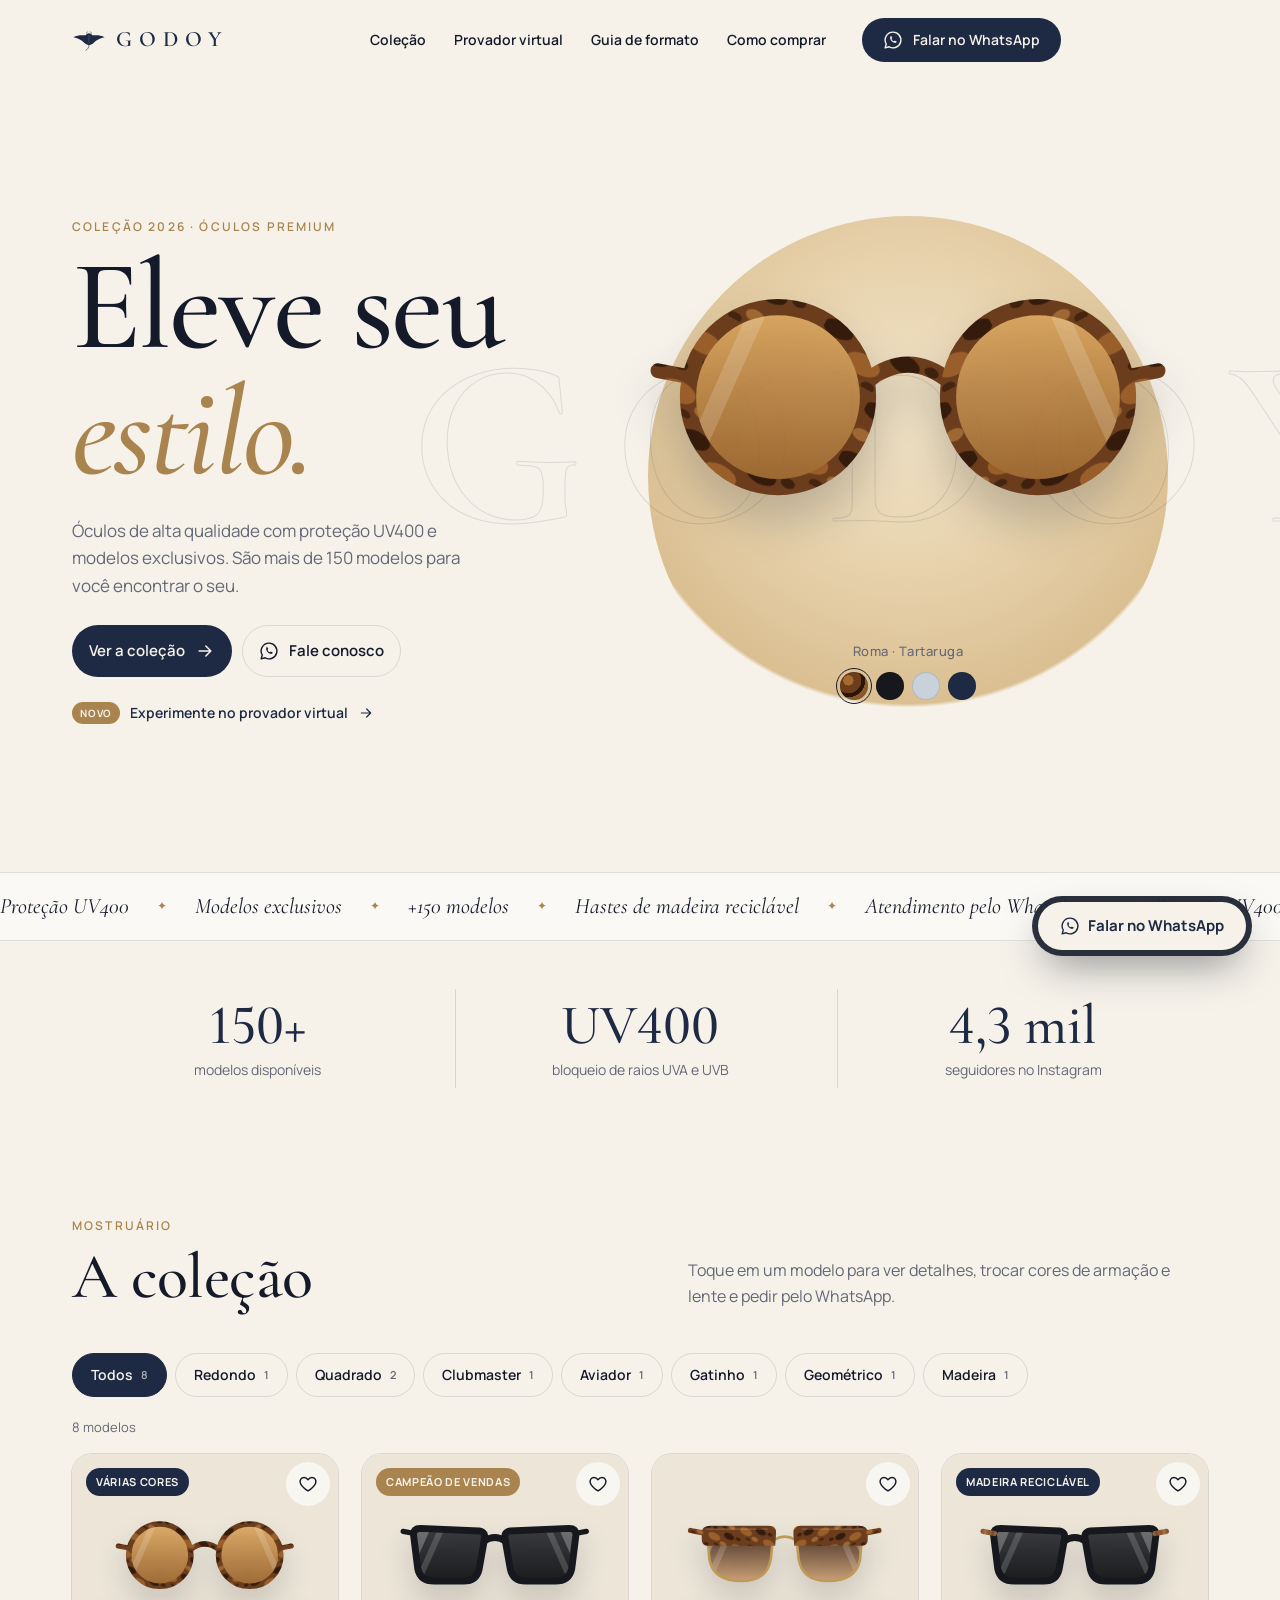
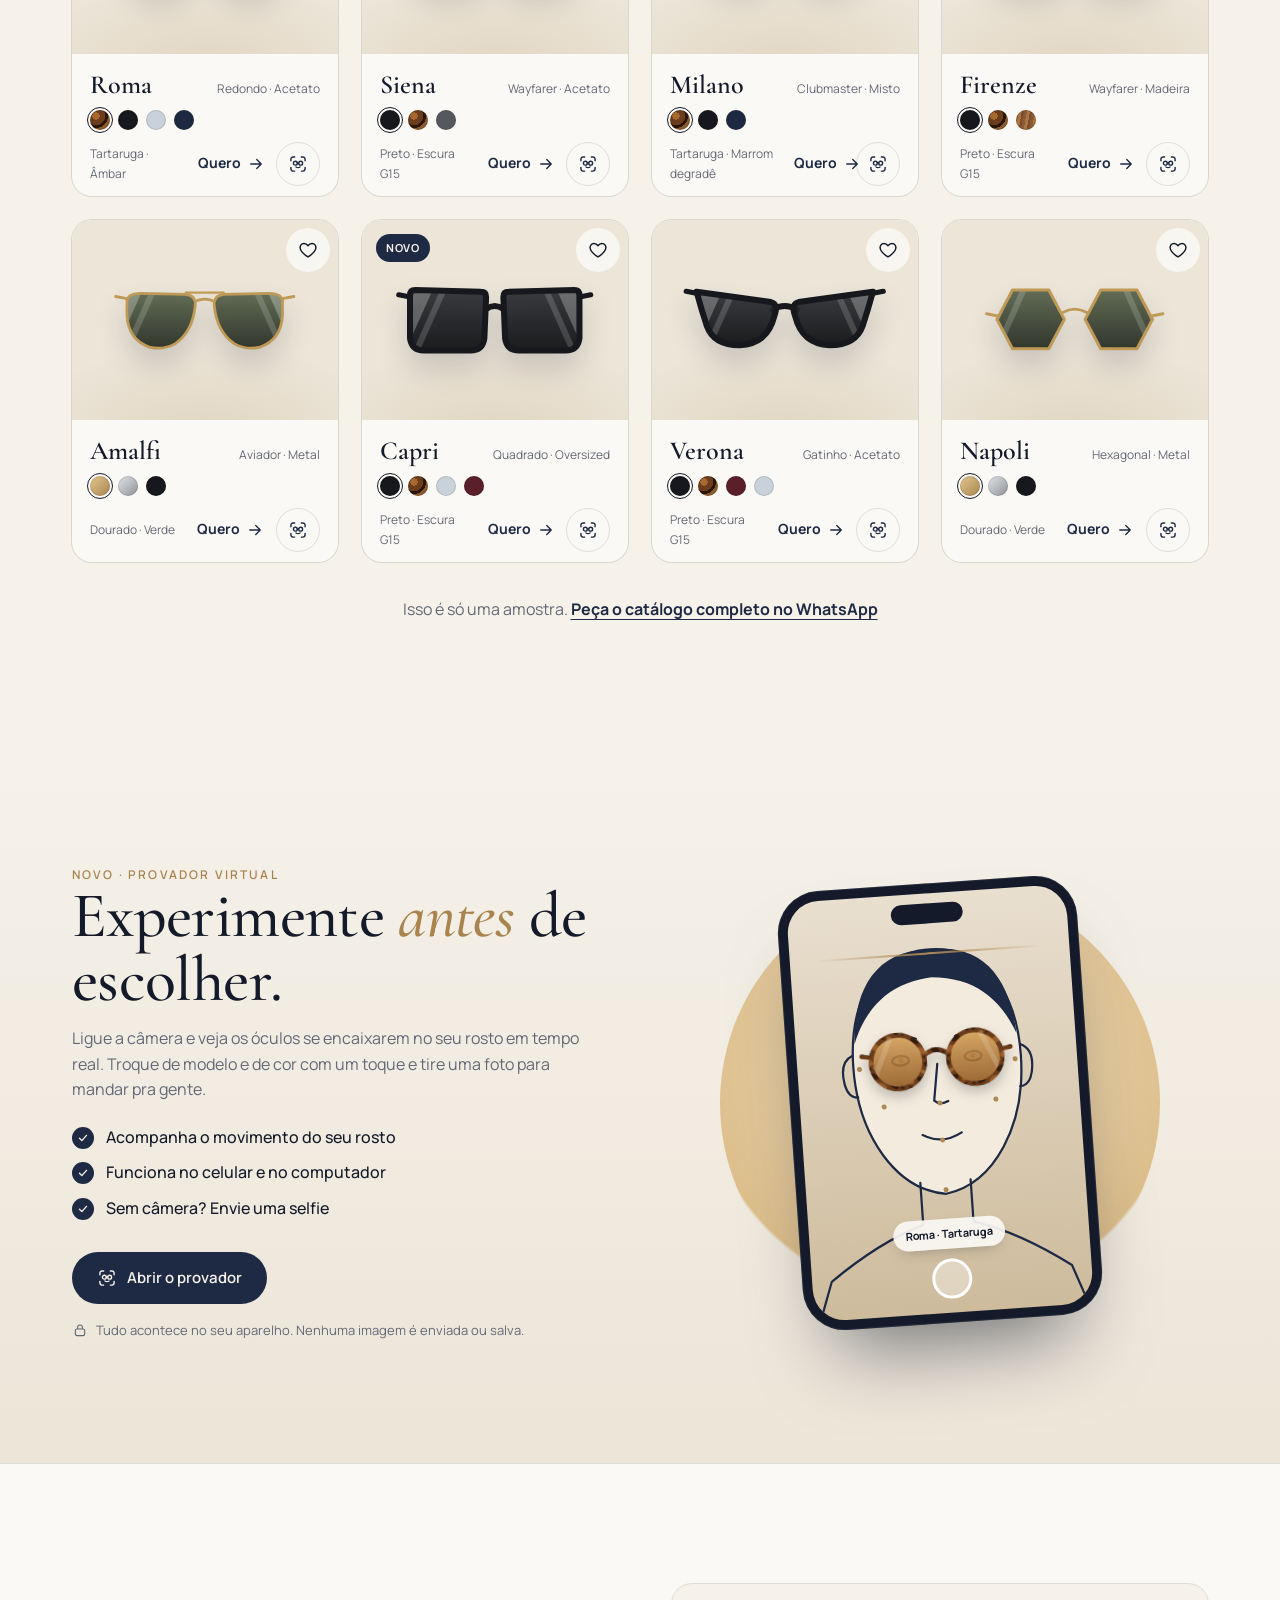
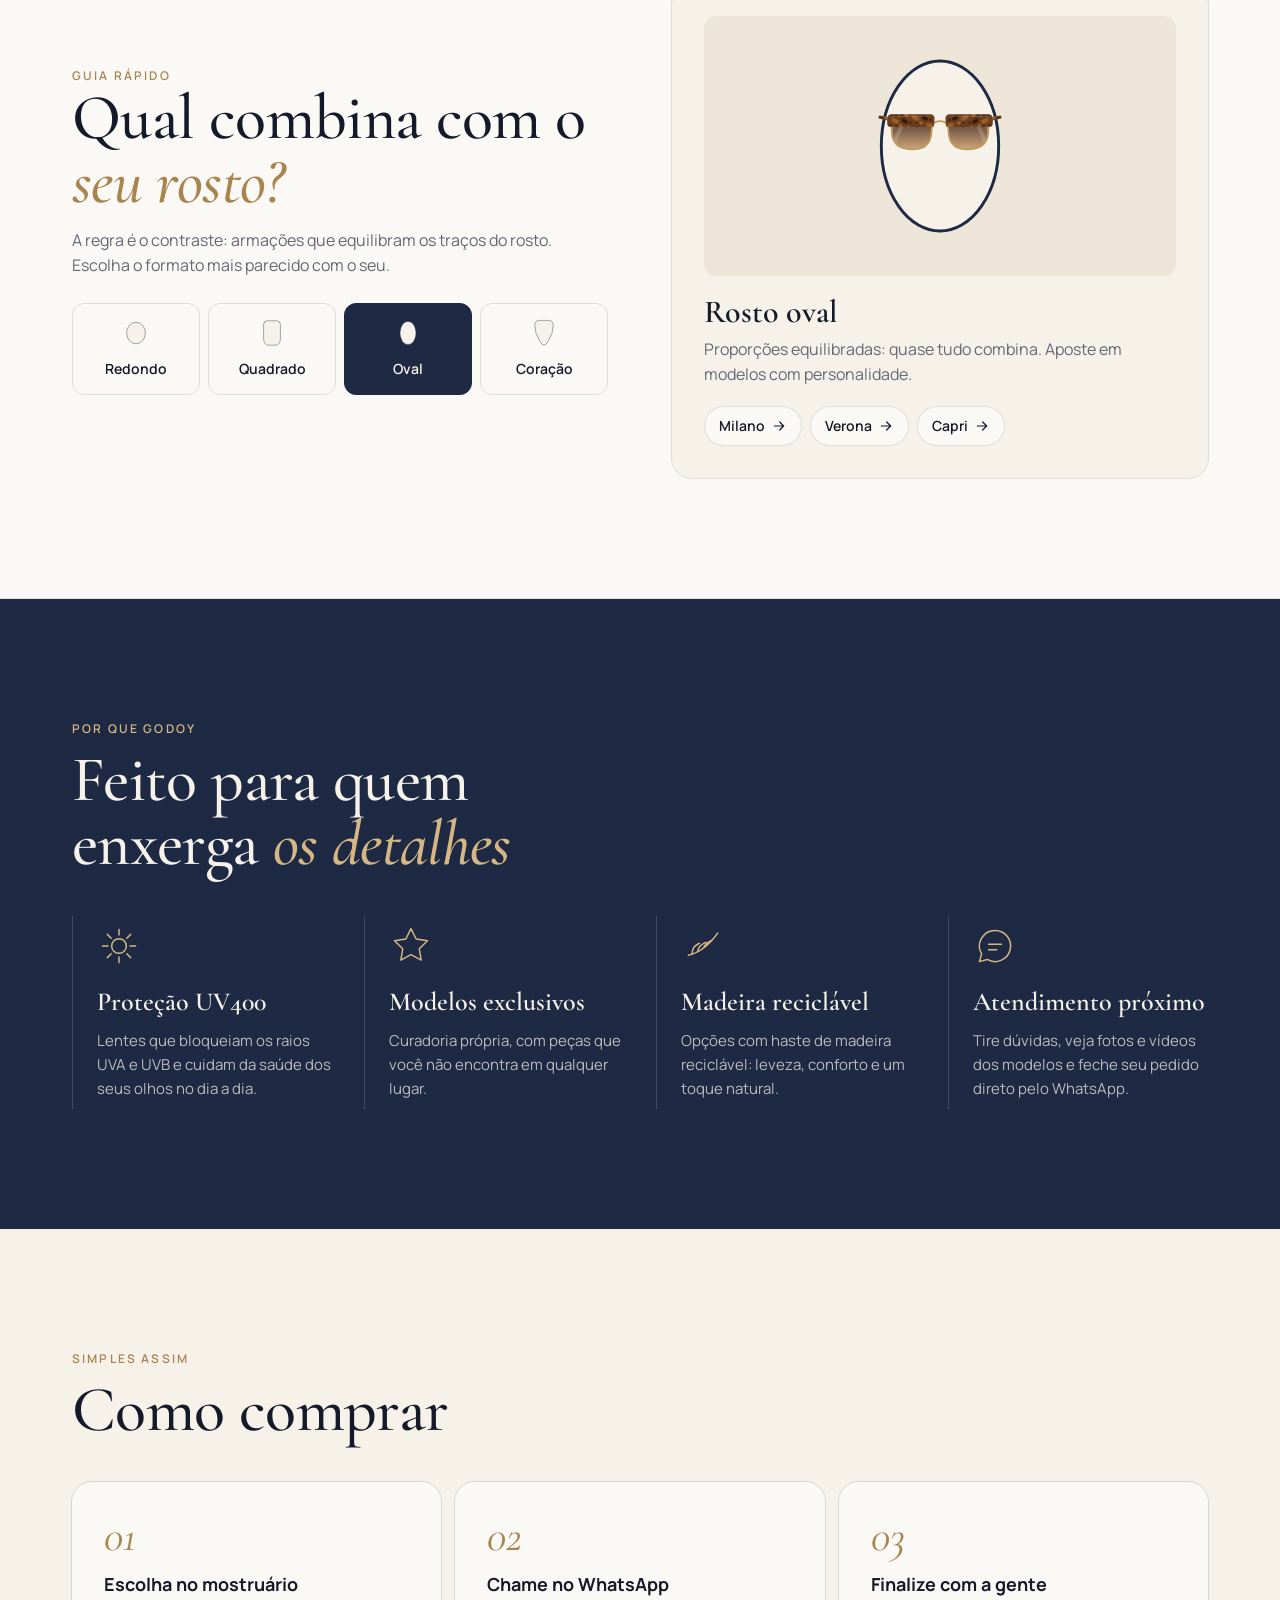
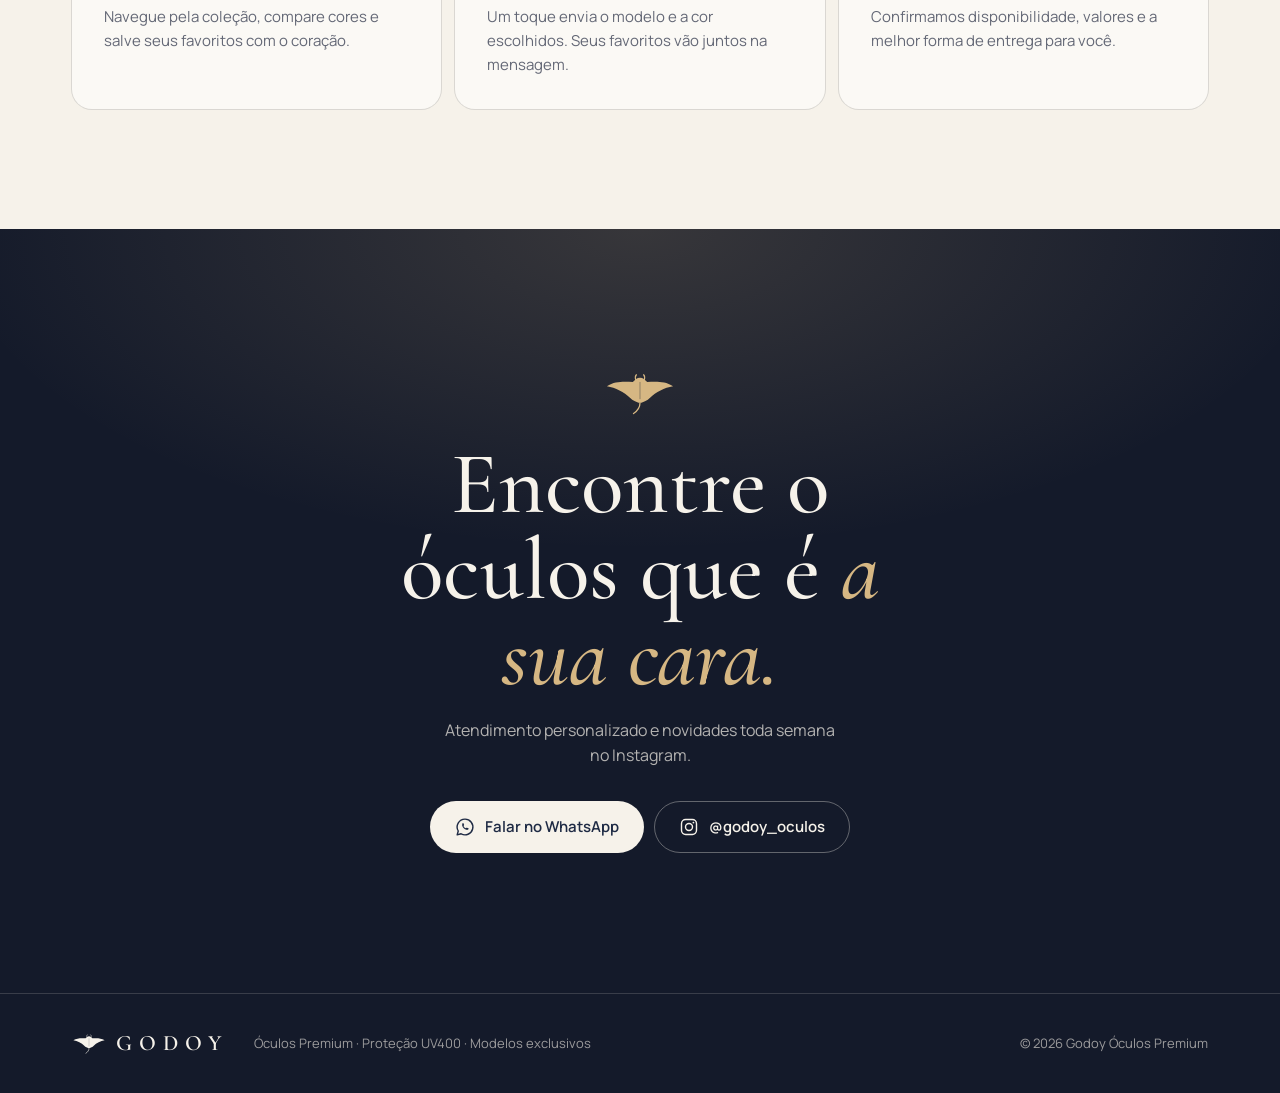
==== commit 3cd81a6d: "Painel admin com Supabase e deploy no Coolify - Coleção, cores, categorias e ajustes no Supabase, co" ====
--- a/index.html
+++ b/index.html
@@ -13,7 +13,7 @@
   <link rel="preconnect" href="https://fonts.googleapis.com">
   <link rel="preconnect" href="https://fonts.gstatic.com" crossorigin>
   <link href="https://fonts.googleapis.com/css2?family=Cormorant+Garamond:ital,wght@0,500;0,600;1,500&family=Manrope:wght@400;500;600;700&display=swap" rel="stylesheet">
-  <link rel="stylesheet" href="styles.css?v=13">
+  <link rel="stylesheet" href="styles.css?v=14">
 </head>
 <body>
   <a class="skip-link" href="#colecao">Pular para a coleção</a>
@@ -119,7 +119,7 @@
               Fale conosco
             </a>
           </div>
-          <a href="#provador" class="hero__try reveal" style="--d:.45s" data-tryon="roma">
+          <a href="#provador" class="hero__try reveal" style="--d:.45s" data-tryon="roma" data-hero-try>
             <span class="hero__try-tag">Novo</span>
             Experimente no provador virtual
             <svg class="icon" aria-hidden="true"><use href="#i-arrow"/></svg>
@@ -133,7 +133,7 @@
             <div class="hero__glasses" id="heroGlasses" role="img" aria-label="Óculos modelo Roma"></div>
           </div>
           <div class="hero__picker">
-            <p class="hero__picker-label">Roma <span id="heroColorName">· Tartaruga</span></p>
+            <p class="hero__picker-label"><span id="heroModelName">Roma</span> <span id="heroColorName">· Tartaruga</span></p>
             <div class="swatches" id="heroSwatches" role="radiogroup" aria-label="Cor da armação do modelo Roma"></div>
           </div>
         </div>
@@ -197,7 +197,7 @@
             <li>Funciona no celular e no computador</li>
             <li>Sem câmera? Envie uma selfie</li>
           </ul>
-          <button type="button" class="btn btn--dark reveal" data-tryon="roma">
+          <button type="button" class="btn btn--dark reveal" data-tryon="roma" data-hero-try>
             <svg class="icon" aria-hidden="true"><use href="#i-face"/></svg>
             Abrir o provador
           </button>
@@ -484,7 +484,8 @@
 
   <div class="toast" id="toast" role="status" aria-live="polite"></div>
 
-  <script src="script.js?v=9"></script>
-  <script type="module" src="tryon.js?v=6"></script>
+  <script src="catalog.js?v=2"></script>
+  <script src="script.js?v=10"></script>
+  <script type="module" src="tryon.js?v=7"></script>
 </body>
 </html>
--- a/styles.css
+++ b/styles.css
@@ -427,6 +427,22 @@
   filter: drop-shadow(0 16px 14px rgba(20, 26, 42, .16));
 }
 .card:hover .card__media svg { transform: scale(1.06) rotate(-2deg); }
+/* Fotos reais enviadas pelo painel */
+.card__media.has-photo { overflow: hidden; background: var(--sand); }
+.card__media .photo {
+  width: 100%; height: 100%;
+  object-fit: cover;
+  transition: transform .8s var(--ease);
+}
+.card:hover .card__media .photo { transform: scale(1.05); }
+/* Esqueleto da grade enquanto a coleção carrega */
+.is-loading-catalog .grid:empty::before {
+  content: ""; grid-column: 1 / -1;
+  height: 320px; border-radius: var(--radius);
+  background: linear-gradient(100deg, var(--sand) 40%, var(--paper) 50%, var(--sand) 60%) 0 0 / 300% 100%;
+  animation: shimmer 1.4s linear infinite;
+}
+@keyframes shimmer { to { background-position: -150% 0; } }
 .card__view {
   position: absolute; bottom: 12px; left: 50%;
   transform: translate(-50%, 8px);
@@ -691,6 +707,18 @@
   transition: transform .6s var(--ease);
 }
 .pd__stage .heart { top: 10px; right: auto; left: 10px; }
+.pd__stage.has-photo { background: var(--sand); }
+.pd__stage .photo { width: 100%; height: 100%; object-fit: cover; animation: fadeIn .4s var(--ease); }
+@keyframes fadeIn { from { opacity: 0; } }
+.pd__thumbs { display: flex; gap: 8px; margin: -8px 0 20px; overflow-x: auto; scrollbar-width: none; }
+.pd__thumb {
+  flex: 0 0 64px; height: 64px; padding: 0; border: 0;
+  border-radius: 12px; overflow: hidden; background: var(--sand);
+  box-shadow: 0 0 0 1px var(--line); opacity: .7;
+  transition: opacity .2s, box-shadow .2s;
+}
+.pd__thumb[aria-pressed="true"] { opacity: 1; box-shadow: 0 0 0 2px var(--navy); }
+.pd__thumb img { width: 100%; height: 100%; object-fit: cover; }
 .pd__hint { position: absolute; bottom: 10px; left: 0; right: 0; text-align: center; font-size: 11px; color: var(--muted); letter-spacing: .06em; }
 .pd__head { display: flex; align-items: baseline; justify-content: space-between; gap: 12px; flex-wrap: wrap; }
 .pd__name { font-family: var(--serif); font-size: 44px; font-weight: 600; line-height: 1; }
@@ -718,6 +746,8 @@
   background: var(--paper); box-shadow: 0 0 0 1px var(--line);
 }
 .fav-item__img { background: var(--sand); border-radius: 10px; padding: 8px; }
+.fav-item__img:has(.photo) { padding: 0; overflow: hidden; aspect-ratio: 4 / 3; }
+.fav-item__img .photo { width: 100%; height: 100%; object-fit: cover; display: block; }
 .fav-item__name { font-family: var(--serif); font-size: 22px; font-weight: 600; line-height: 1; }
 .fav-item__meta { font-size: 12px; color: var(--muted); }
 .fav-item button { width: 44px; height: 44px; border: 0; background: transparent; border-radius: 50%; display: grid; place-items: center; color: var(--muted); }
